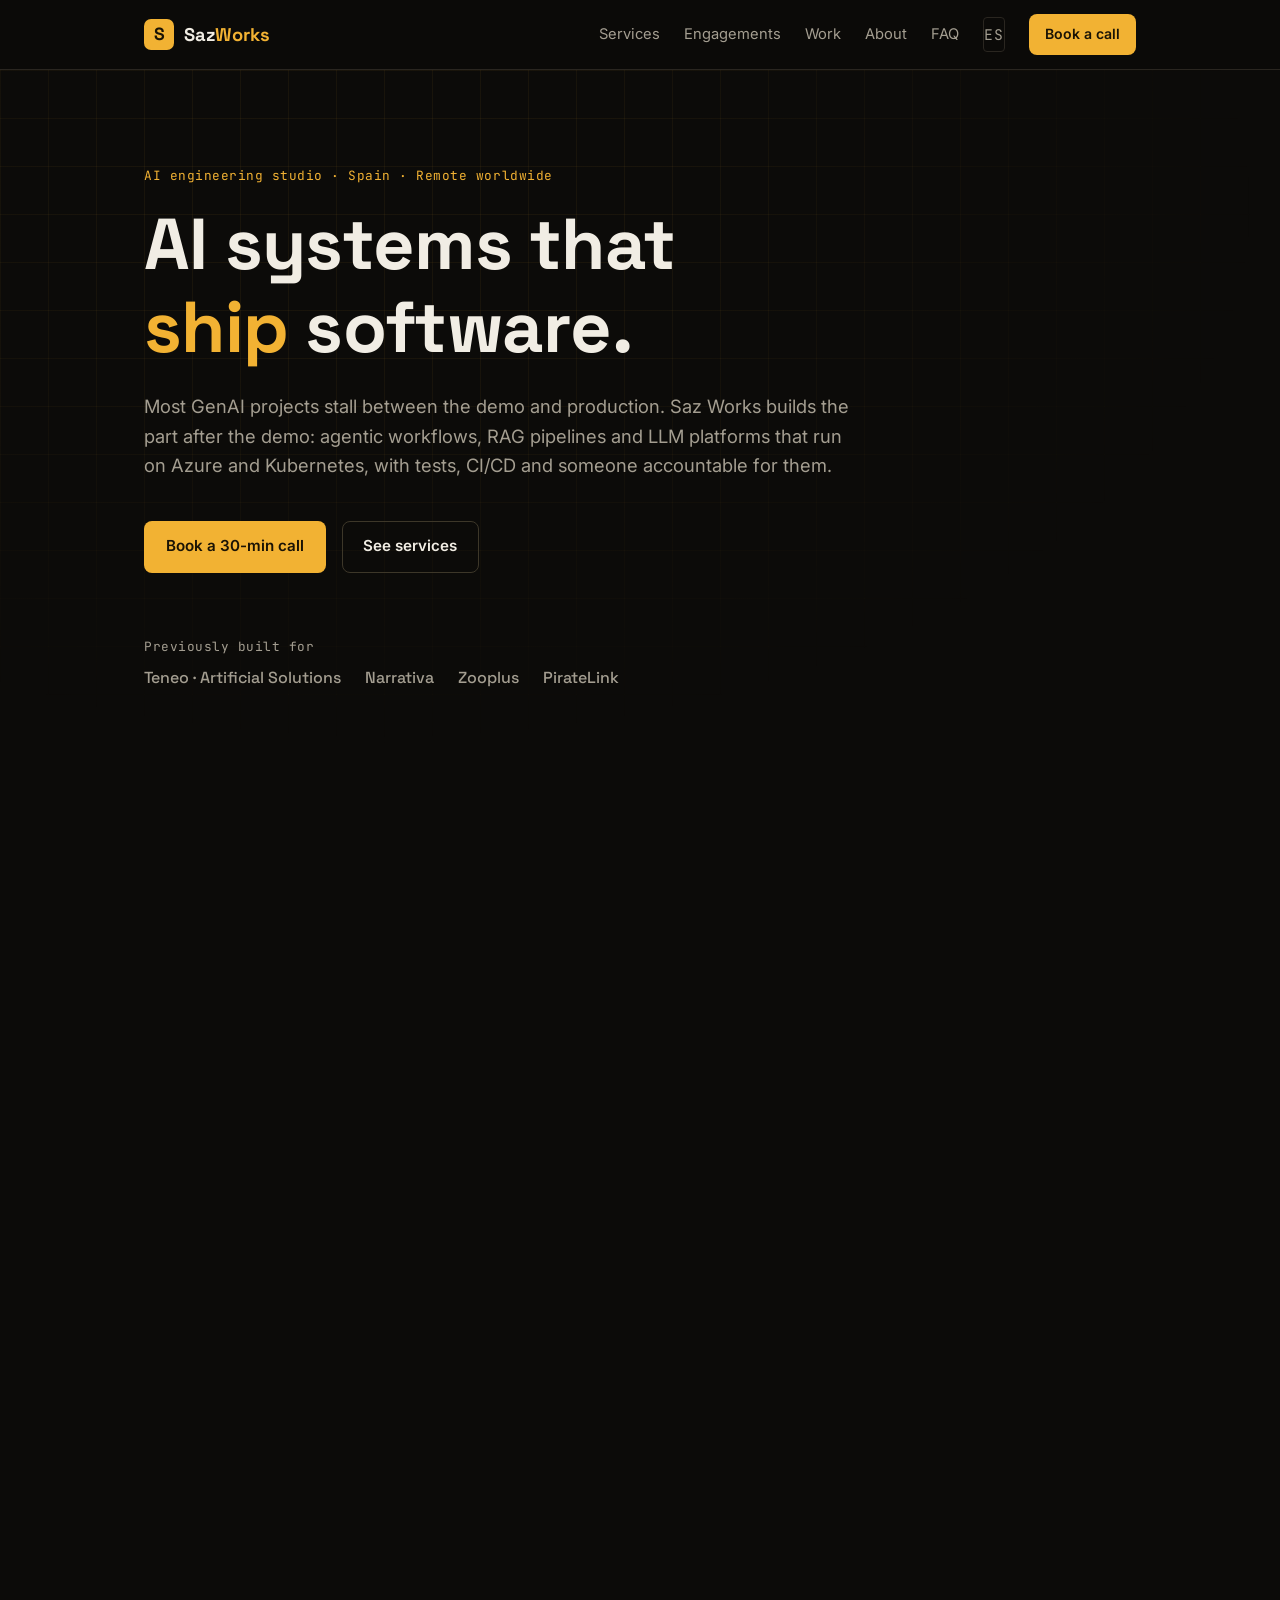
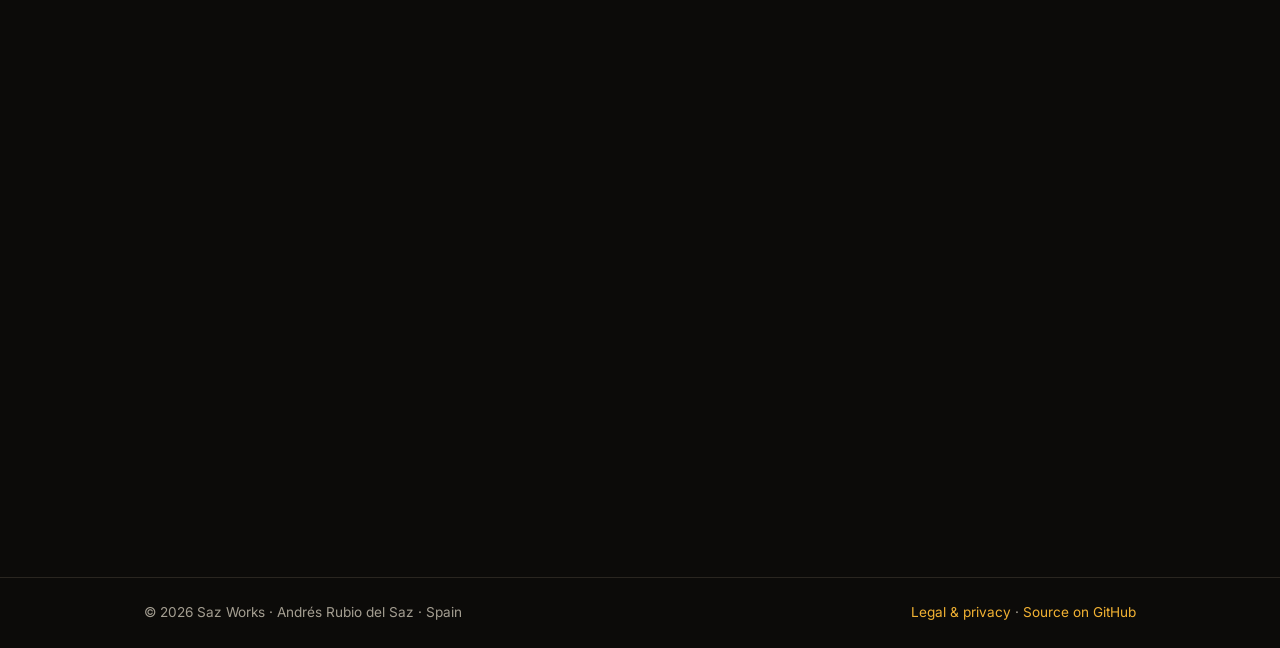
==== index.html @ 75184fa1 "Add brand assets, favicon, OG image, legal pages and testimonials slot - SVG logo set (horizontal da" ====
<!DOCTYPE html>
<html lang="en">
<head>
  <meta charset="UTF-8">
  <meta name="viewport" content="width=device-width, initial-scale=1.0">
  <title>Saz Works — AI systems that ship software</title>
  <meta name="description" content="Saz Works is the AI engineering studio of Andrés Rubio del Saz. Production GenAI: agentic workflows, RAG pipelines and LLM platforms on Azure and Kubernetes. Remote, from Spain.">
  <meta name="author" content="Andrés Rubio del Saz">
  <meta name="theme-color" content="#0c0b09">
  <link rel="canonical" href="https://andresrubio.github.io/sazworks/">
  <link rel="alternate" hreflang="en" href="https://andresrubio.github.io/sazworks/">
  <link rel="alternate" hreflang="es" href="https://andresrubio.github.io/sazworks/es/">
  <link rel="alternate" hreflang="x-default" href="https://andresrubio.github.io/sazworks/">
  <meta property="og:type" content="website">
  <meta property="og:url" content="https://andresrubio.github.io/sazworks/">
  <meta property="og:title" content="Saz Works — AI systems that ship software">
  <meta property="og:description" content="Production GenAI engineering: agentic workflows, RAG pipelines and LLM platforms that make it past the demo.">
  <meta property="og:site_name" content="Saz Works">
  <meta property="og:image" content="https://andresrubio.github.io/sazworks/assets/og.png">
  <meta property="og:image:width" content="1200">
  <meta property="og:image:height" content="630">
  <meta property="og:image:alt" content="Saz Works — AI systems that ship software">
  <meta name="twitter:card" content="summary_large_image">
  <link rel="icon" href="favicon.ico" sizes="32x32">
  <link rel="icon" href="favicon.svg" type="image/svg+xml">
  <link rel="apple-touch-icon" href="assets/apple-touch-icon.png">
  <link rel="preconnect" href="https://fonts.googleapis.com">
  <link rel="preconnect" href="https://fonts.gstatic.com" crossorigin>
  <link href="https://fonts.googleapis.com/css2?family=Space+Grotesk:wght@500;700&family=Inter:wght@400;500;600&family=JetBrains+Mono:wght@400;500&display=swap" rel="stylesheet">
  <link rel="stylesheet" href="styles.css">
  <noscript><style>.reveal{opacity:1;transform:none}</style></noscript>
  <script type="application/ld+json">
  {
    "@context": "https://schema.org",
    "@type": "ProfessionalService",
    "name": "Saz Works",
    "alternateName": "Saz Works AI Engineering Studio",
    "url": "https://andresrubio.github.io/sazworks/",
    "logo": "https://andresrubio.github.io/sazworks/assets/icon-512.png",
    "image": "https://andresrubio.github.io/sazworks/assets/og.png",
    "description": "AI engineering studio building production GenAI: agentic workflows, RAG pipelines and LLM platforms on Azure and Kubernetes.",
    "email": "andres.rubio.saz@gmail.com",
    "areaServed": "Worldwide",
    "address": { "@type": "PostalAddress", "addressCountry": "ES" },
    "founder": {
      "@type": "Person",
      "name": "Andrés Rubio del Saz",
      "jobTitle": "AI Engineer & Software Architect",
      "sameAs": [
        "https://www.linkedin.com/in/andresrubiodelsaz",
        "https://github.com/AndresRubio",
        "https://andresrubio.github.io/portfolio",
        "https://andresrubio.github.io/aboutme/"
      ]
    },
    "knowsAbout": [
      "Agentic workflows", "Multi-agent systems", "Retrieval-Augmented Generation",
      "LLM evaluation", "Prompt engineering", "LlamaIndex", "LangChain", "Pydantic AI",
      "Python", "Java", "Kubernetes", "Azure", "AWS", "Kafka"
    ]
  }
  </script>
</head>
<body>
  <a class="skip-link" href="#main">Skip to content</a>

  <header class="site-header">
    <div class="container header-inner">
      <a href="#top" class="wordmark" aria-label="Saz Works home">
        <span class="wordmark-mark" aria-hidden="true">S</span>
        <span class="wordmark-text">Saz<span class="accent">Works</span></span>
      </a>
      <button class="nav-toggle" type="button" aria-expanded="false" aria-controls="site-nav" aria-label="Toggle menu">
        <span class="nav-toggle-bar"></span>
        <span class="nav-toggle-bar"></span>
      </button>
      <nav id="site-nav" class="site-nav" aria-label="Primary">
        <a href="#services">Services</a>
        <a href="#engagements">Engagements</a>
        <a href="#work">Work</a>
        <a href="#about">About</a>
        <a href="#faq">FAQ</a>
        <a href="es/" class="lang-switch" lang="es" hreflang="es" aria-label="Cambiar a español">ES</a>
        <a href="mailto:andres.rubio.saz@gmail.com?subject=Saz%20Works%20%E2%80%94%20discovery%20call" class="btn btn-primary btn-sm cta">Book a call</a>
      </nav>
    </div>
  </header>

  <main id="main">
    <section id="top" class="hero">
      <div class="container">
        <p class="eyebrow">AI engineering studio · Spain · Remote worldwide</p>
        <h1>AI systems that <span class="accent">ship</span> software.</h1>
        <p class="hero-lead">
          Most GenAI projects stall between the demo and production. Saz Works builds the part
          after the demo: agentic workflows, RAG pipelines and LLM platforms that run on Azure
          and Kubernetes, with tests, CI/CD and someone accountable for them.
        </p>
        <div class="hero-actions">
          <a href="mailto:andres.rubio.saz@gmail.com?subject=Saz%20Works%20%E2%80%94%20discovery%20call" class="btn btn-primary cta">Book a 30-min call</a>
          <a href="#services" class="btn btn-ghost">See services</a>
        </div>
        <div class="trust">
          <p class="trust-label">Previously built for</p>
          <ul class="trust-list" role="list">
            <li>Teneo · Artificial Solutions</li>
            <li>Narrativa</li>
            <li>Zooplus</li>
            <li>PirateLink</li>
          </ul>
        </div>
      </div>
    </section>

    <section id="services" class="section reveal">
      <div class="container">
        <p class="section-kicker">01 · Services</p>
        <h2>What I build</h2>
        <p class="section-intro">
          Four things, done end to end: architecture, code, deployment and handover.
          Python and Java. Azure, AWS and Kubernetes. Your stack, not mine.
        </p>
        <div class="card-grid">
          <article class="card">
            <h3>Agentic systems &amp; AI-driven SDLC</h3>
            <p>
              Multi-agent workflows that plan, generate, review and ship code or documents.
              Tool use, orchestration, guardrails and evaluation so the agents earn trust
              instead of demanding it.
            </p>
            <ul class="tag-list" role="list">
              <li class="tag">Pydantic AI</li><li class="tag">LangChain</li><li class="tag">Claude &amp; OpenAI APIs</li><li class="tag">MCP</li>
            </ul>
          </article>
          <article class="card">
            <h3>RAG &amp; LLM integration</h3>
            <p>
              Retrieval pipelines over your own data, prompt engineering, private and hosted
              LLM evaluation, and synthetic test data so quality is measured, not felt.
            </p>
            <ul class="tag-list" role="list">
              <li class="tag">LlamaIndex</li><li class="tag">Vector search</li><li class="tag">LLM evals</li><li class="tag">Synthetic data</li>
            </ul>
          </article>
          <article class="card">
            <h3>GenAI platform engineering</h3>
            <p>
              The services around the model: Python and Java microservices, Kafka streams,
              Kubernetes deployments on Azure or AWS, CI/CD and observability. Ten years of
              backend work applied to LLM products.
            </p>
            <ul class="tag-list" role="list">
              <li class="tag">Python</li><li class="tag">Java 21</li><li class="tag">Kubernetes</li><li class="tag">Azure</li><li class="tag">Kafka</li>
            </ul>
          </article>
          <article class="card">
            <h3>AI architecture audit</h3>
            <p>
              Two weeks inside your current GenAI stack. You get a written review of what
              blocks production, a prioritised roadmap and a cost and risk estimate for each
              step. Useful before you hire, buy or rebuild.
            </p>
            <ul class="tag-list" role="list">
              <li class="tag">Architecture review</li><li class="tag">Roadmap</li><li class="tag">Cost &amp; risk</li>
            </ul>
          </article>
        </div>
      </div>
    </section>

    <section id="engagements" class="section reveal">
      <div class="container">
        <p class="section-kicker">02 · Engagements</p>
        <h2>How we can work together</h2>
        <p class="section-intro">
          Three formats, each with a fixed scope and a weekly demo. Quotes on request after a
          first call.
        </p>
        <div class="card-grid card-grid-3">
          <article class="card card-plan">
            <p class="plan-length">1–2 weeks</p>
            <h3>Discovery audit</h3>
            <p>
              Assessment of an existing GenAI project or an idea you want to validate.
              Ends with a written report and a roadmap you can execute with or without me.
            </p>
            <ul class="check-list" role="list">
              <li>Architecture and code review</li>
              <li>Production readiness gaps</li>
              <li>Prioritised roadmap and estimates</li>
            </ul>
            <a href="mailto:andres.rubio.saz@gmail.com?subject=Saz%20Works%20%E2%80%94%20discovery%20audit" class="btn btn-ghost btn-block cta">Get a quote</a>
          </article>
          <article class="card card-plan card-plan-featured">
            <p class="plan-length">4–8 weeks</p>
            <h3>Build sprint</h3>
            <p>
              A scoped feature or system, shipped to your environment: an agent workflow, a RAG
              service, an evaluation harness. Weekly demos, tests, docs and a handover session.
            </p>
            <ul class="check-list" role="list">
              <li>Fixed scope, fixed price</li>
              <li>Deployed to your cloud</li>
              <li>Tests, CI/CD and documentation included</li>
            </ul>
            <a href="mailto:andres.rubio.saz@gmail.com?subject=Saz%20Works%20%E2%80%94%20build%20sprint" class="btn btn-primary btn-block cta">Get a quote</a>
          </article>
          <article class="card card-plan">
            <p class="plan-length">Monthly</p>
            <h3>Fractional AI engineer</h3>
            <p>
              Two or three days a week embedded in your team. Architecture decisions, code,
              reviews and mentoring for engineers moving into GenAI.
            </p>
            <ul class="check-list" role="list">
              <li>2–3 days per week</li>
              <li>Cancel with one month's notice</li>
              <li>Your tools, your repos, your rituals</li>
            </ul>
            <a href="mailto:andres.rubio.saz@gmail.com?subject=Saz%20Works%20%E2%80%94%20fractional%20AI%20engineer" class="btn btn-ghost btn-block cta">Get a quote</a>
          </article>
        </div>
      </div>
    </section>

    <section id="process" class="section reveal">
      <div class="container">
        <p class="section-kicker">03 · Process</p>
        <h2>From first call to handover</h2>
        <ol class="steps" role="list">
          <li class="step">
            <span class="step-num">1</span>
            <h3>Call</h3>
            <p>Thirty minutes on what you are trying to ship and what is in the way. No slides.</p>
          </li>
          <li class="step">
            <span class="step-num">2</span>
            <h3>Scope</h3>
            <p>A one-page proposal: deliverables, timeline, price, what is explicitly out.</p>
          </li>
          <li class="step">
            <span class="step-num">3</span>
            <h3>Build</h3>
            <p>Work in your repos with a demo every week. You see progress, not a status report.</p>
          </li>
          <li class="step">
            <span class="step-num">4</span>
            <h3>Handover</h3>
            <p>Tests, docs, runbooks and a session with your team so it survives without me.</p>
          </li>
        </ol>
      </div>
    </section>

    <section id="work" class="section reveal">
      <div class="container">
        <p class="section-kicker">04 · Selected work</p>
        <h2>Shipped before</h2>
        <div class="work-list">
          <article class="work-item">
            <div class="work-head">
              <h3>Conversational AI SaaS platform</h3>
              <p class="work-meta">Teneo · Artificial Solutions · 2023–2026</p>
            </div>
            <p>
              Led GenAI R&amp;D on a low-code conversational platform: RAG patterns, private LLM
              evaluation, synthetic test data and Python analytics modules with LlamaIndex and
              LangChain, deployed on Azure and Kubernetes.
            </p>
            <ul class="tag-list" role="list">
              <li class="tag">RAG</li><li class="tag">LLM evaluation</li><li class="tag">Azure</li><li class="tag">Kubernetes</li><li class="tag">Java</li><li class="tag">Kafka</li>
            </ul>
          </article>
          <article class="work-item">
            <div class="work-head">
              <h3>PirateLink agentic game engine</h3>
              <p class="work-meta">Personal R&amp;D · 2023–present</p>
            </div>
            <p>
              An agentic event engine for video games built from scratch: LLaMA-based agents
              reason over game events, real-time voice via Groq TTS/ASR, async orchestration and
              an AI-assisted coding workflow throughout.
            </p>
            <ul class="tag-list" role="list">
              <li class="tag">Pydantic AI</li><li class="tag">LLaMA</li><li class="tag">Groq</li><li class="tag">TTS/ASR</li><li class="tag">Async</li>
            </ul>
          </article>
          <article class="work-item">
            <div class="work-head">
              <h3>NLP-as-a-service platform</h3>
              <p class="work-meta">Narrativa · 2022–2023</p>
            </div>
            <p>
              Designed and built the SaaS layer serving Narrativa's NLP models: Java 17 and
              Micronaut microservices, PostgreSQL, Kubernetes with Argo and GitLab CI/CD.
            </p>
            <ul class="tag-list" role="list">
              <li class="tag">Java 17</li><li class="tag">Micronaut</li><li class="tag">Argo</li><li class="tag">GitLab CI/CD</li>
            </ul>
          </article>
          <article class="work-item">
            <div class="work-head">
              <h3>E-commerce platform and ML pipelines</h3>
              <p class="work-meta">Zooplus · 2016–2022</p>
            </div>
            <p>
              Six years on the monolith-to-microservices migration of one of Europe's largest
              e-commerce platforms, plus PySpark machine learning pipelines on AWS and Mesos.
            </p>
            <ul class="tag-list" role="list">
              <li class="tag">Microservices</li><li class="tag">PySpark</li><li class="tag">AWS</li><li class="tag">Spring</li>
            </ul>
          </article>
        </div>
      </div>
    </section>

    <section id="about" class="section reveal">
      <div class="container about-grid">
        <div>
          <p class="section-kicker">05 · About</p>
          <h2>Behind Saz Works</h2>
        </div>
        <div class="about-body">
          <p>
            Saz Works is the studio of <strong>Andrés Rubio del Saz</strong>, AI engineer and
            software architect based in Spain. Ten-plus years of Java and Python backend
            engineering, the last three focused on GenAI: RAG, agentic workflows and LLM
            evaluation in production.
          </p>
          <p>
            I work as a single senior engineer, not an agency. You talk to the person who writes
            the code. I say no to work I cannot deliver well, and I push back on technical
            decisions when the evidence says so.
          </p>
          <div class="about-links">
            <a href="https://andresrubio.github.io/portfolio" class="text-link" target="_blank" rel="noopener">Portfolio</a>
            <a href="https://andresrubio.github.io/aboutme/" class="text-link" target="_blank" rel="noopener">CV</a>
            <a href="https://www.linkedin.com/in/andresrubiodelsaz" class="text-link" target="_blank" rel="noopener">LinkedIn</a>
            <a href="https://github.com/AndresRubio" class="text-link" target="_blank" rel="noopener">GitHub</a>
          </div>
        </div>
      </div>
    </section>

    <!--
      TESTIMONIALS — uncomment this section once you have 2–3 real quotes.
      Ask former colleagues/clients at Teneo, Narrativa or Zooplus. Keep each quote under
      40 words, and always include name, role and company. Never publish invented quotes.

    <section id="testimonials" class="section reveal">
      <div class="container">
        <p class="section-kicker">06 · What clients say</p>
        <h2>In their words</h2>
        <div class="card-grid card-grid-3 quotes">
          <figure class="card quote">
            <blockquote>
              <p>"Quote goes here. Concrete, about the result, under forty words."</p>
            </blockquote>
            <figcaption><strong>Name Surname</strong><span>Role · Company</span></figcaption>
          </figure>
          <figure class="card quote">
            <blockquote>
              <p>"Quote goes here."</p>
            </blockquote>
            <figcaption><strong>Name Surname</strong><span>Role · Company</span></figcaption>
          </figure>
          <figure class="card quote">
            <blockquote>
              <p>"Quote goes here."</p>
            </blockquote>
            <figcaption><strong>Name Surname</strong><span>Role · Company</span></figcaption>
          </figure>
        </div>
      </div>
    </section>
    -->

    <section id="faq" class="section reveal">
      <div class="container">
        <p class="section-kicker">06 · FAQ</p>
        <h2>Questions clients ask</h2>
        <div class="faq-list">
          <details>
            <summary>Do you work remotely and across time zones?</summary>
            <p>Yes. I am in Spain (CET) and have worked remotely with teams across Europe since 2022. Overlap of four hours a day is enough.</p>
          </details>
          <details>
            <summary>Which models and clouds do you use?</summary>
            <p>Whatever fits your constraints: Claude, OpenAI, Gemini or open models such as LLaMA on Groq or your own GPUs. Azure and AWS in production, Kubernetes for both.</p>
          </details>
          <details>
            <summary>Will you sign an NDA or work in our repositories?</summary>
            <p>Yes to both. I work inside your GitHub or GitLab, follow your review process and leave everything documented.</p>
          </details>
          <details>
            <summary>What is the fastest way to start?</summary>
            <p>Book a thirty-minute call. If there is a fit, you get a one-page proposal within three working days and we can usually start within two weeks.</p>
          </details>
        </div>
      </div>
    </section>

    <section id="contact" class="section reveal contact">
      <div class="container">
        <p class="section-kicker">07 · Contact</p>
        <h2>Have a GenAI project stuck before production?</h2>
        <p class="section-intro">Tell me what you are trying to ship. I reply within one working day.</p>
        <div class="hero-actions">
          <a href="mailto:andres.rubio.saz@gmail.com?subject=Saz%20Works%20%E2%80%94%20discovery%20call" class="btn btn-primary cta">Book a 30-min call</a>
          <a href="mailto:andres.rubio.saz@gmail.com" class="btn btn-ghost">andres.rubio.saz@gmail.com</a>
          <a href="https://www.linkedin.com/in/andresrubiodelsaz" class="btn btn-ghost" target="_blank" rel="noopener">LinkedIn</a>
        </div>
      </div>
    </section>
  </main>

  <footer class="site-footer">
    <div class="container footer-inner">
      <p>&copy; 2026 Saz Works · Andrés Rubio del Saz · Spain</p>
      <p><a href="legal/">Legal &amp; privacy</a> · <a href="https://github.com/AndresRubio/sazworks" target="_blank" rel="noopener">Source on GitHub</a></p>
    </div>
  </footer>

  <script src="script.js"></script>
</body>
</html>
---- styles.css ----
:root {
  --bg: #0c0b09;
  --bg-rgb: 12, 11, 9;
  --bg-alt: #15130f;
  --bg-card: #17150f;
  --text: #f1ede4;
  --text-dim: #a49e91;
  --accent: #f2b233;
  --accent-ink: #1a1305;
  --border: #2a2620;
  --border-strong: #3d3729;
  --font-sans: 'Inter', system-ui, sans-serif;
  --font-display: 'Space Grotesk', 'Inter', system-ui, sans-serif;
  --font-mono: 'JetBrains Mono', ui-monospace, monospace;
  --space-1: 0.5rem;
  --space-2: 1rem;
  --space-3: 1.5rem;
  --space-4: 2.5rem;
  --space-5: 4rem;
  --space-6: 6rem;
  --max-width: 1040px;
  --radius: 10px;
}

* { box-sizing: border-box; }

html { scroll-behavior: smooth; }

@media (prefers-reduced-motion: reduce) {
  html { scroll-behavior: auto; }
  *, *::before, *::after { animation: none !important; transition: none !important; }
}

body {
  margin: 0;
  background: var(--bg);
  color: var(--text);
  font-family: var(--font-sans);
  line-height: 1.6;
  -webkit-font-smoothing: antialiased;
}

.container {
  max-width: var(--max-width);
  margin: 0 auto;
  padding: 0 var(--space-3);
}

.accent { color: var(--accent); }

h1, h2, h3 {
  font-family: var(--font-display);
  font-weight: 700;
  line-height: 1.15;
  margin: 0 0 var(--space-2);
  color: var(--text);
  letter-spacing: -0.01em;
}

h2 { font-size: clamp(1.6rem, 3.5vw, 2.25rem); }
h3 { font-size: 1.15rem; }

p { color: var(--text-dim); margin: 0 0 var(--space-2); }
strong { color: var(--text); font-weight: 600; }

a { color: var(--accent); text-decoration: none; }
a:hover { text-decoration: underline; }

a:focus-visible, button:focus-visible, summary:focus-visible {
  outline: 2px solid var(--accent);
  outline-offset: 3px;
}

.skip-link {
  position: absolute;
  left: -999px;
  top: 0;
  background: var(--accent);
  color: var(--accent-ink);
  padding: var(--space-1) var(--space-2);
  z-index: 100;
}
.skip-link:focus { left: var(--space-2); }

/* Header */

.site-header {
  position: sticky;
  top: 0;
  z-index: 10;
  background: rgba(var(--bg-rgb), 0.85);
  backdrop-filter: blur(10px);
  border-bottom: 1px solid var(--border);
}

.header-inner {
  display: flex;
  align-items: center;
  justify-content: space-between;
  gap: var(--space-3);
  padding-top: 0.9rem;
  padding-bottom: 0.9rem;
}

.wordmark {
  display: inline-flex;
  align-items: center;
  gap: 0.6rem;
  color: var(--text);
  font-family: var(--font-display);
  font-weight: 700;
  font-size: 1.15rem;
  letter-spacing: -0.01em;
}
.wordmark:hover { text-decoration: none; }

.wordmark-mark {
  display: inline-grid;
  place-items: center;
  width: 1.9rem;
  height: 1.9rem;
  border-radius: 7px;
  background: var(--accent);
  color: var(--accent-ink);
  font-size: 1.1rem;
  line-height: 1;
}

.site-nav {
  display: flex;
  align-items: center;
  gap: var(--space-3);
}

.site-nav a:not(.btn) {
  color: var(--text-dim);
  font-size: 0.92rem;
  padding: 0.3rem 0;
}

.site-nav a:not(.btn):hover,
.site-nav a:not(.btn).active {
  color: var(--text);
  text-decoration: none;
}

.nav-toggle {
  display: none;
  background: none;
  border: 1px solid var(--border);
  border-radius: 6px;
  width: 2.5rem;
  height: 2.5rem;
  padding: 0;
  cursor: pointer;
  flex-direction: column;
  align-items: center;
  justify-content: center;
  gap: 5px;
}

.nav-toggle-bar {
  display: block;
  width: 1.1rem;
  height: 2px;
  background: var(--text);
  transition: transform 0.2s ease;
}

.nav-toggle[aria-expanded="true"] .nav-toggle-bar:first-child { transform: translateY(3.5px) rotate(45deg); }
.nav-toggle[aria-expanded="true"] .nav-toggle-bar:last-child { transform: translateY(-3.5px) rotate(-45deg); }

@media (max-width: 760px) {
  .nav-toggle { display: flex; }
  .site-nav {
    display: none;
    position: absolute;
    left: 0;
    right: 0;
    top: 100%;
    flex-direction: column;
    align-items: stretch;
    gap: 0;
    background: var(--bg);
    border-bottom: 1px solid var(--border);
    padding: var(--space-1) var(--space-3) var(--space-3);
  }
  .site-nav.is-open { display: flex; }
  .site-nav a:not(.btn) { padding: 0.7rem 0; border-bottom: 1px solid var(--border); }
  .site-nav .btn { margin-top: var(--space-2); text-align: center; }
}

/* Language switch */

.site-nav .lang-switch {
  font-family: var(--font-mono);
  font-size: 0.8rem;
  letter-spacing: 0.06em;
  border: 1px solid var(--border);
  border-radius: 4px;
  padding: 0.3rem 0.55rem;
}
.site-nav .lang-switch:hover { border-color: var(--accent); }

@media (max-width: 760px) {
  .site-nav .lang-switch { align-self: flex-start; margin-top: var(--space-2); border-bottom: 1px solid var(--border); }
}

/* Buttons */

.btn {
  display: inline-block;
  font-family: var(--font-sans);
  font-weight: 600;
  font-size: 0.95rem;
  padding: 0.8rem 1.3rem;
  border-radius: 8px;
  border: 1px solid transparent;
  transition: transform 0.15s ease, background 0.15s ease, border-color 0.15s ease;
}
.btn:hover { text-decoration: none; transform: translateY(-1px); }

.btn-primary {
  background: var(--accent);
  color: var(--accent-ink);
}
.btn-primary:hover { background: #ffc44d; }

.btn-ghost {
  color: var(--text);
  border-color: var(--border-strong);
}
.btn-ghost:hover { border-color: var(--accent); color: var(--accent); }

.btn-sm { padding: 0.5rem 0.95rem; font-size: 0.88rem; }
.btn-block { display: block; text-align: center; margin-top: auto; }

/* Hero */

.hero {
  position: relative;
  padding: var(--space-6) 0 var(--space-5);
  overflow: hidden;
}

.hero::before {
  content: "";
  position: absolute;
  inset: 0;
  background-image:
    linear-gradient(to right, rgba(242, 178, 51, 0.06) 1px, transparent 1px),
    linear-gradient(to bottom, rgba(242, 178, 51, 0.06) 1px, transparent 1px);
  background-size: 48px 48px;
  mask-image: radial-gradient(ellipse at 30% 20%, black 20%, transparent 70%);
  -webkit-mask-image: radial-gradient(ellipse at 30% 20%, black 20%, transparent 70%);
  pointer-events: none;
}

.hero .container { position: relative; }

.eyebrow,
.section-kicker,
.plan-length,
.work-meta,
.trust-label {
  font-family: var(--font-mono);
  font-size: 0.8rem;
  letter-spacing: 0.04em;
  color: var(--accent);
  margin: 0 0 var(--space-2);
}

.hero h1 {
  font-size: clamp(2.4rem, 6.5vw, 4.5rem);
  max-width: 14ch;
  margin-bottom: var(--space-3);
}

.hero-lead {
  font-size: 1.15rem;
  max-width: 60ch;
  margin-bottom: var(--space-4);
}

.hero-actions {
  display: flex;
  gap: var(--space-2);
  flex-wrap: wrap;
  margin-bottom: var(--space-5);
}

.trust-label { color: var(--text-dim); margin-bottom: var(--space-1); }

.trust-list {
  list-style: none;
  margin: 0;
  padding: 0;
  display: flex;
  flex-wrap: wrap;
  gap: var(--space-1) var(--space-3);
  font-family: var(--font-display);
  font-weight: 500;
  color: var(--text-dim);
}

/* Sections */

.section {
  padding: var(--space-6) 0;
  border-top: 1px solid var(--border);
}

.reveal {
  opacity: 0;
  transform: translateY(18px);
  transition: opacity 0.55s ease, transform 0.55s ease;
}
.reveal.is-visible { opacity: 1; transform: none; }

.section-intro {
  font-size: 1.05rem;
  max-width: 62ch;
  margin-bottom: var(--space-4);
}

/* Cards */

.card-grid {
  display: grid;
  grid-template-columns: repeat(2, minmax(0, 1fr));
  gap: var(--space-3);
}

.card-grid-3 { grid-template-columns: repeat(3, minmax(0, 1fr)); }

@media (max-width: 860px) {
  .card-grid-3 { grid-template-columns: 1fr; }
}

@media (max-width: 640px) {
  .card-grid { grid-template-columns: 1fr; }
}

.card {
  background: var(--bg-card);
  border: 1px solid var(--border);
  border-radius: var(--radius);
  padding: var(--space-3);
  display: flex;
  flex-direction: column;
  gap: var(--space-1);
  transition: border-color 0.2s ease;
}
.card:hover { border-color: var(--border-strong); }

.card h3 { margin-bottom: 0.25rem; }
.card p { font-size: 0.95rem; }

.card-plan-featured {
  border-color: var(--accent);
  box-shadow: 0 0 0 1px rgba(242, 178, 51, 0.25), 0 20px 50px -30px rgba(242, 178, 51, 0.35);
}

.plan-length { margin-bottom: 0.25rem; }

.check-list {
  list-style: none;
  margin: 0 0 var(--space-3);
  padding: 0;
  color: var(--text-dim);
  font-size: 0.92rem;
}
.check-list li { padding-left: 1.4rem; position: relative; margin-bottom: 0.35rem; }
.check-list li::before {
  content: "✓";
  position: absolute;
  left: 0;
  color: var(--accent);
  font-family: var(--font-mono);
}

.tag-list {
  list-style: none;
  margin: var(--space-1) 0 0;
  padding: 0;
  display: flex;
  flex-wrap: wrap;
  gap: 0.4rem;
}

.tag {
  font-family: var(--font-mono);
  font-size: 0.74rem;
  padding: 0.25rem 0.6rem;
  border-radius: 4px;
  color: var(--text-dim);
  background: var(--bg-alt);
  border: 1px solid var(--border);
}

/* Process */

.steps {
  list-style: none;
  margin: 0;
  padding: 0;
  display: grid;
  grid-template-columns: repeat(auto-fit, minmax(210px, 1fr));
  gap: var(--space-3);
  counter-reset: step;
}

.step {
  padding-top: var(--space-2);
  border-top: 2px solid var(--border);
}

.step-num {
  font-family: var(--font-mono);
  color: var(--accent);
  font-size: 0.85rem;
  display: block;
  margin-bottom: var(--space-1);
}

.step h3 { margin-bottom: 0.4rem; }
.step p { font-size: 0.95rem; margin: 0; }

/* Work */

.work-list { display: grid; gap: var(--space-2); }

.work-item {
  border: 1px solid var(--border);
  border-radius: var(--radius);
  padding: var(--space-3);
  display: grid;
  grid-template-columns: minmax(0, 1fr) minmax(0, 1.4fr);
  gap: var(--space-2) var(--space-4);
  align-items: start;
}

.work-head h3 { margin-bottom: 0.3rem; }
.work-meta { margin: 0; }
.work-item > p { margin: 0; font-size: 0.95rem; }
.work-item .tag-list { grid-column: 2; }

@media (max-width: 640px) {
  .work-item { grid-template-columns: 1fr; }
  .work-item .tag-list { grid-column: auto; }
}

/* About */

.about-grid {
  display: grid;
  grid-template-columns: minmax(0, 1fr) minmax(0, 2fr);
  gap: var(--space-4);
}

.about-body p { font-size: 1.05rem; max-width: 60ch; }

.about-links {
  display: flex;
  flex-wrap: wrap;
  gap: var(--space-2) var(--space-3);
  margin-top: var(--space-3);
}

.text-link {
  font-family: var(--font-mono);
  font-size: 0.9rem;
  border-bottom: 1px solid var(--border-strong);
  padding-bottom: 2px;
}
.text-link:hover { text-decoration: none; border-color: var(--accent); }

@media (max-width: 760px) {
  .about-grid { grid-template-columns: 1fr; gap: var(--space-2); }
}

/* FAQ */

.faq-list { max-width: 72ch; }

.faq-list details {
  border-top: 1px solid var(--border);
  padding: var(--space-2) 0;
}
.faq-list details:last-child { border-bottom: 1px solid var(--border); }

.faq-list summary {
  cursor: pointer;
  font-family: var(--font-display);
  font-weight: 500;
  font-size: 1.05rem;
  color: var(--text);
  list-style: none;
  display: flex;
  justify-content: space-between;
  gap: var(--space-2);
}
.faq-list summary::-webkit-details-marker { display: none; }
.faq-list summary::after {
  content: "+";
  color: var(--accent);
  font-family: var(--font-mono);
  flex-shrink: 0;
}
.faq-list details[open] summary::after { content: "−"; }
.faq-list details p { margin: var(--space-2) 0 0; max-width: 62ch; }

/* Testimonials */

.quote { margin: 0; }
.quote blockquote { margin: 0 0 var(--space-2); }
.quote blockquote p { font-size: 1.02rem; color: var(--text); }
.quote figcaption { display: flex; flex-direction: column; font-size: 0.88rem; color: var(--text-dim); margin-top: auto; }
.quote figcaption strong { color: var(--text); }

/* Legal pages */

.legal .section { border-top: none; padding-top: var(--space-4); }
.prose { max-width: 72ch; }
.prose h1 { font-size: clamp(1.9rem, 4vw, 2.6rem); }
.prose h2 { font-size: 1.25rem; margin-top: var(--space-4); }
.legal-updated { font-family: var(--font-mono); font-size: 0.8rem; }
.plain-list { list-style: none; padding: 0; margin: 0 0 var(--space-2); color: var(--text-dim); }
.plain-list li { padding: 0.25rem 0; }
.fill-in { color: var(--accent); font-family: var(--font-mono); font-size: 0.9em; }

/* Contact */

.contact { background: var(--bg-alt); }
.contact h2 { max-width: 22ch; }
.contact .hero-actions { margin-bottom: 0; }

/* Footer */

.site-footer {
  border-top: 1px solid var(--border);
  padding: var(--space-3) 0;
}

.footer-inner {
  display: flex;
  justify-content: space-between;
  flex-wrap: wrap;
  gap: var(--space-1) var(--space-3);
}

.site-footer p { margin: 0; font-size: 0.85rem; }

/* Print */

@media print {
  .site-header, .nav-toggle, .btn, .hero::before { display: none !important; }
  .reveal { opacity: 1 !important; transform: none !important; }
  body { background: #fff; color: #111; }
  p, .tag, .check-list, .trust-list { color: #333; }
  h1, h2, h3, strong { color: #000; }
  .card, .work-item, .tag { border-color: #ccc; background: #fff; }
  .faq-list details { page-break-inside: avoid; }
  .faq-list details p { display: block; }
}
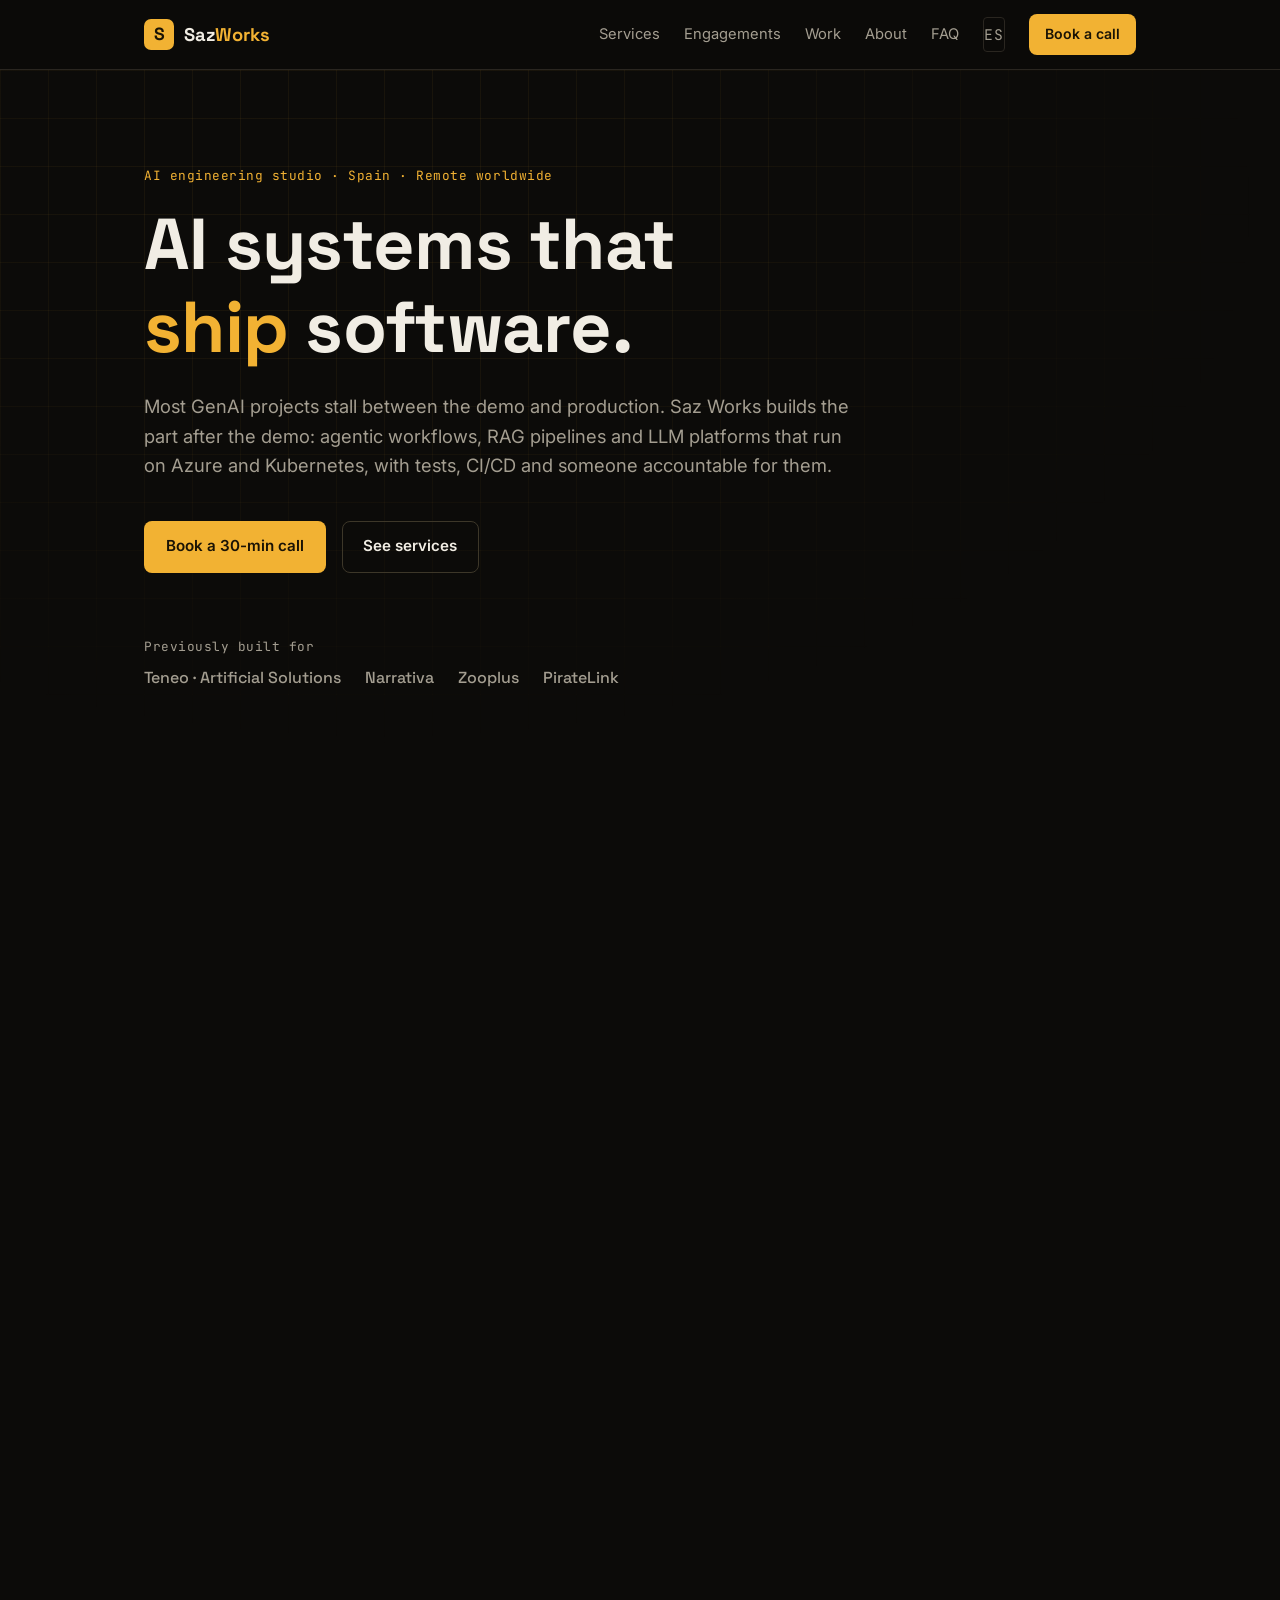
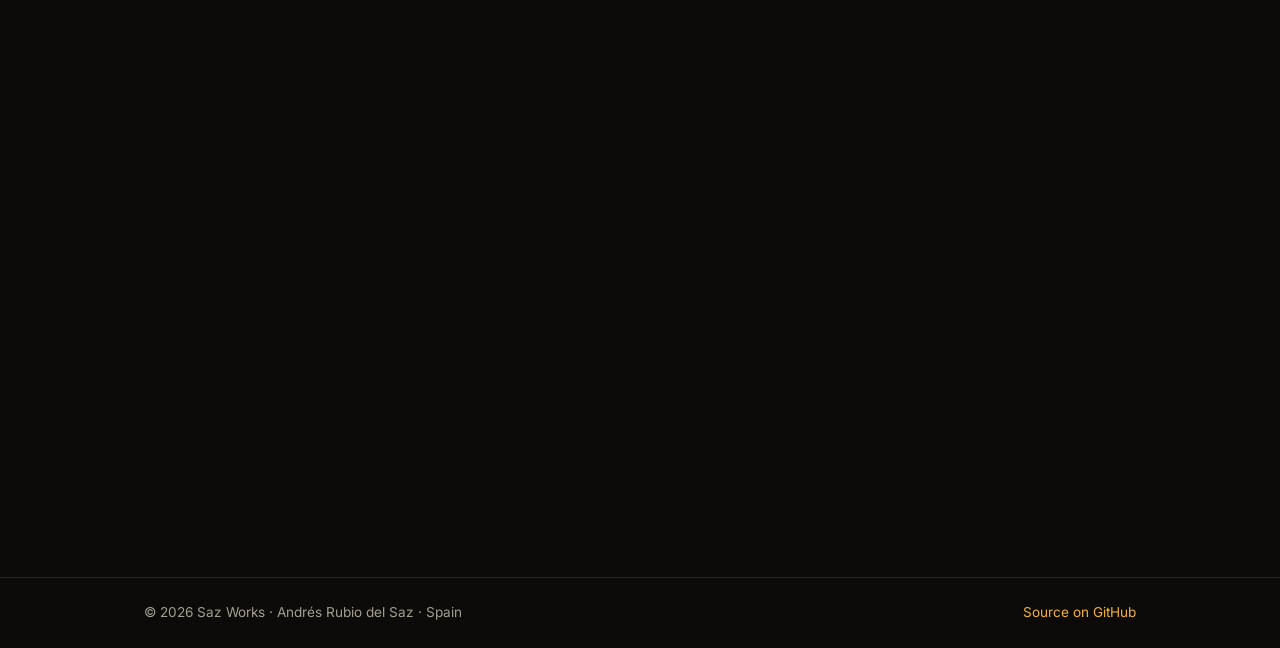
==== commit c771f83e: "Add Spanish version at /es/ with language switch and hreflang Co-Authored-By: Claude Fable 5.1 <nore" ====
--- a/index.html
+++ b/index.html
@@ -16,14 +16,8 @@
   <meta property="og:title" content="Saz Works — AI systems that ship software">
   <meta property="og:description" content="Production GenAI engineering: agentic workflows, RAG pipelines and LLM platforms that make it past the demo.">
   <meta property="og:site_name" content="Saz Works">
-  <meta property="og:image" content="https://andresrubio.github.io/sazworks/assets/og.png">
-  <meta property="og:image:width" content="1200">
-  <meta property="og:image:height" content="630">
-  <meta property="og:image:alt" content="Saz Works — AI systems that ship software">
-  <meta name="twitter:card" content="summary_large_image">
-  <link rel="icon" href="favicon.ico" sizes="32x32">
-  <link rel="icon" href="favicon.svg" type="image/svg+xml">
-  <link rel="apple-touch-icon" href="assets/apple-touch-icon.png">
+  <meta name="twitter:card" content="summary">
+  <link rel="icon" href="data:image/svg+xml,<svg xmlns='http://www.w3.org/2000/svg' viewBox='0 0 100 100'><rect width='100' height='100' rx='18' fill='%230c0b09'/><text x='50' y='72' text-anchor='middle' font-size='64' font-weight='700' font-family='system-ui' fill='%23f2b233'>S</text></svg>">
   <link rel="preconnect" href="https://fonts.googleapis.com">
   <link rel="preconnect" href="https://fonts.gstatic.com" crossorigin>
   <link href="https://fonts.googleapis.com/css2?family=Space+Grotesk:wght@500;700&family=Inter:wght@400;500;600&family=JetBrains+Mono:wght@400;500&display=swap" rel="stylesheet">
@@ -36,8 +30,6 @@
     "name": "Saz Works",
     "alternateName": "Saz Works AI Engineering Studio",
     "url": "https://andresrubio.github.io/sazworks/",
-    "logo": "https://andresrubio.github.io/sazworks/assets/icon-512.png",
-    "image": "https://andresrubio.github.io/sazworks/assets/og.png",
     "description": "AI engineering studio building production GenAI: agentic workflows, RAG pipelines and LLM platforms on Azure and Kubernetes.",
     "email": "andres.rubio.saz@gmail.com",
     "areaServed": "Worldwide",
@@ -343,39 +335,6 @@
       </div>
     </section>
 
-    <!--
-      TESTIMONIALS — uncomment this section once you have 2–3 real quotes.
-      Ask former colleagues/clients at Teneo, Narrativa or Zooplus. Keep each quote under
-      40 words, and always include name, role and company. Never publish invented quotes.
-
-    <section id="testimonials" class="section reveal">
-      <div class="container">
-        <p class="section-kicker">06 · What clients say</p>
-        <h2>In their words</h2>
-        <div class="card-grid card-grid-3 quotes">
-          <figure class="card quote">
-            <blockquote>
-              <p>"Quote goes here. Concrete, about the result, under forty words."</p>
-            </blockquote>
-            <figcaption><strong>Name Surname</strong><span>Role · Company</span></figcaption>
-          </figure>
-          <figure class="card quote">
-            <blockquote>
-              <p>"Quote goes here."</p>
-            </blockquote>
-            <figcaption><strong>Name Surname</strong><span>Role · Company</span></figcaption>
-          </figure>
-          <figure class="card quote">
-            <blockquote>
-              <p>"Quote goes here."</p>
-            </blockquote>
-            <figcaption><strong>Name Surname</strong><span>Role · Company</span></figcaption>
-          </figure>
-        </div>
-      </div>
-    </section>
-    -->
-
     <section id="faq" class="section reveal">
       <div class="container">
         <p class="section-kicker">06 · FAQ</p>
@@ -418,7 +377,7 @@
   <footer class="site-footer">
     <div class="container footer-inner">
       <p>&copy; 2026 Saz Works · Andrés Rubio del Saz · Spain</p>
-      <p><a href="legal/">Legal &amp; privacy</a> · <a href="https://github.com/AndresRubio/sazworks" target="_blank" rel="noopener">Source on GitHub</a></p>
+      <p><a href="https://github.com/AndresRubio/sazworks" target="_blank" rel="noopener">Source on GitHub</a></p>
     </div>
   </footer>
 
--- a/styles.css
+++ b/styles.css
@@ -510,25 +510,6 @@
 .faq-list details[open] summary::after { content: "−"; }
 .faq-list details p { margin: var(--space-2) 0 0; max-width: 62ch; }
 
-/* Testimonials */
-
-.quote { margin: 0; }
-.quote blockquote { margin: 0 0 var(--space-2); }
-.quote blockquote p { font-size: 1.02rem; color: var(--text); }
-.quote figcaption { display: flex; flex-direction: column; font-size: 0.88rem; color: var(--text-dim); margin-top: auto; }
-.quote figcaption strong { color: var(--text); }
-
-/* Legal pages */
-
-.legal .section { border-top: none; padding-top: var(--space-4); }
-.prose { max-width: 72ch; }
-.prose h1 { font-size: clamp(1.9rem, 4vw, 2.6rem); }
-.prose h2 { font-size: 1.25rem; margin-top: var(--space-4); }
-.legal-updated { font-family: var(--font-mono); font-size: 0.8rem; }
-.plain-list { list-style: none; padding: 0; margin: 0 0 var(--space-2); color: var(--text-dim); }
-.plain-list li { padding: 0.25rem 0; }
-.fill-in { color: var(--accent); font-family: var(--font-mono); font-size: 0.9em; }
-
 /* Contact */
 
 .contact { background: var(--bg-alt); }
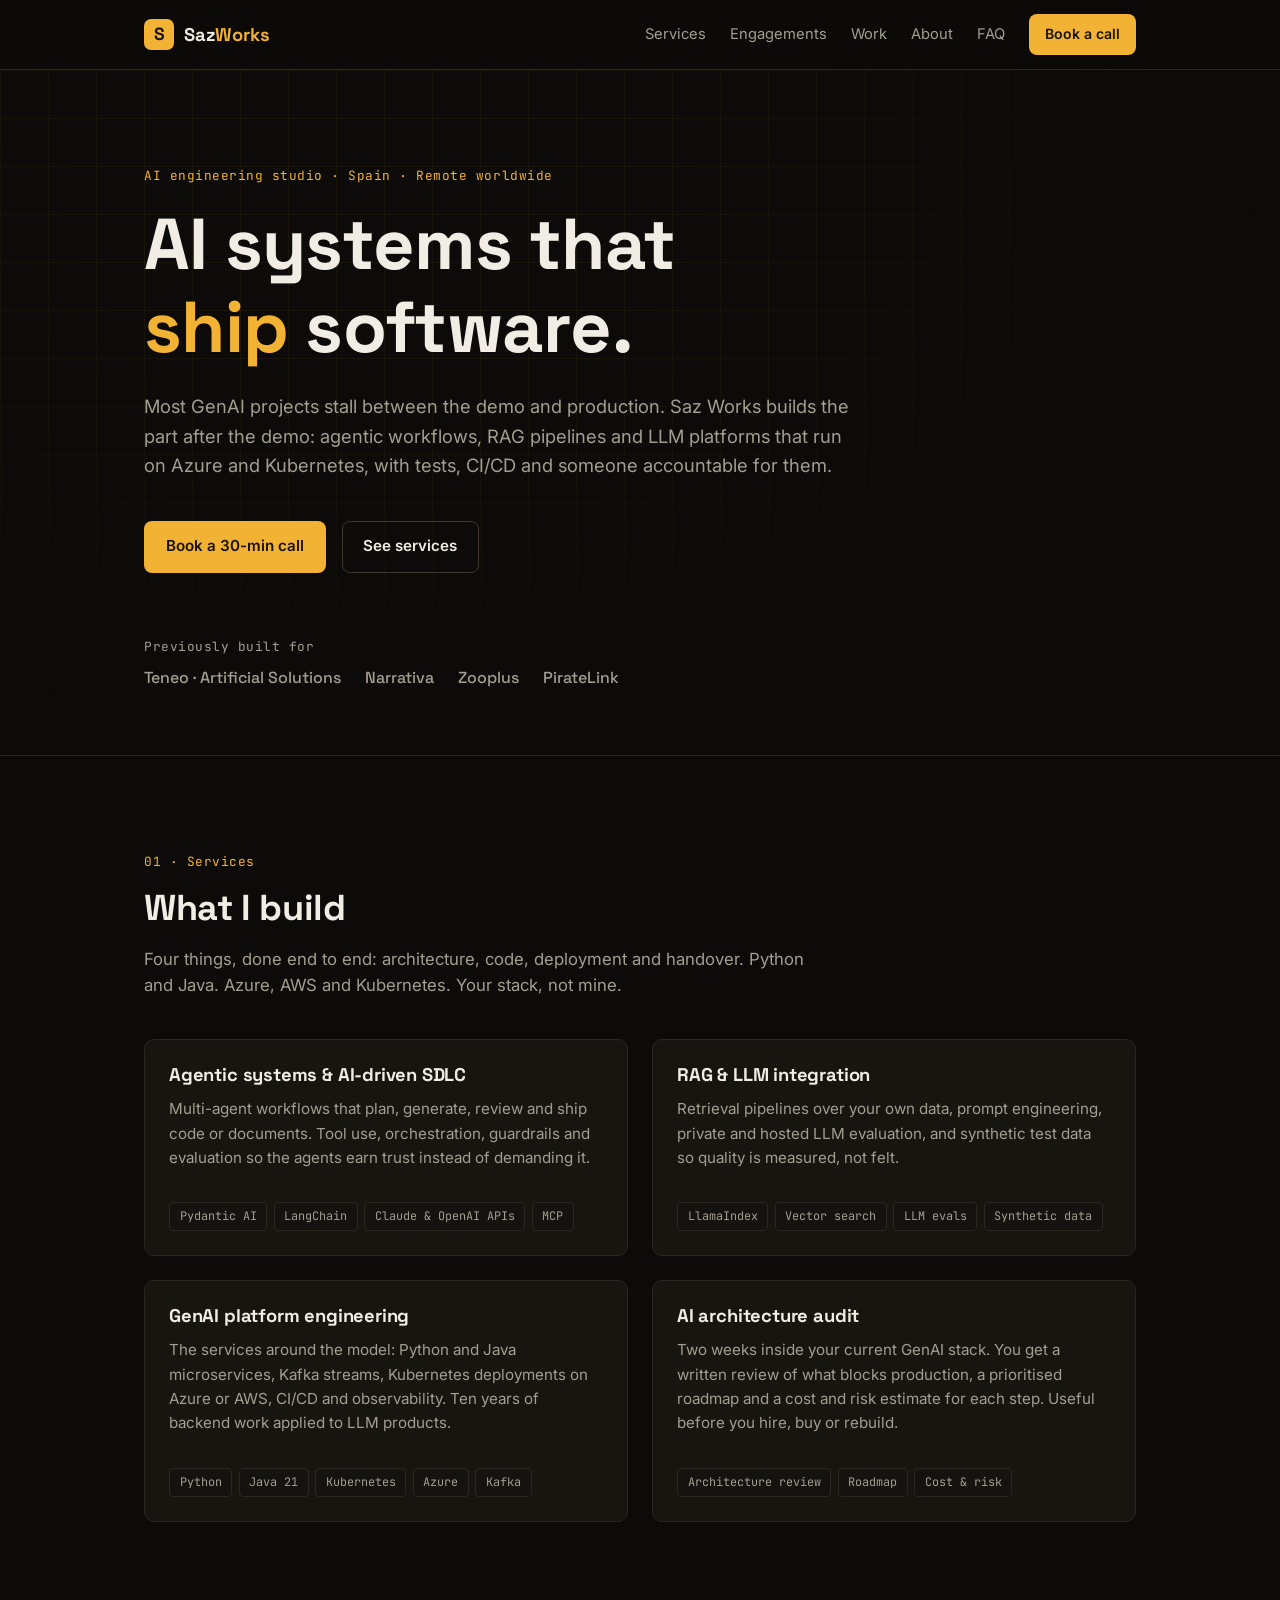
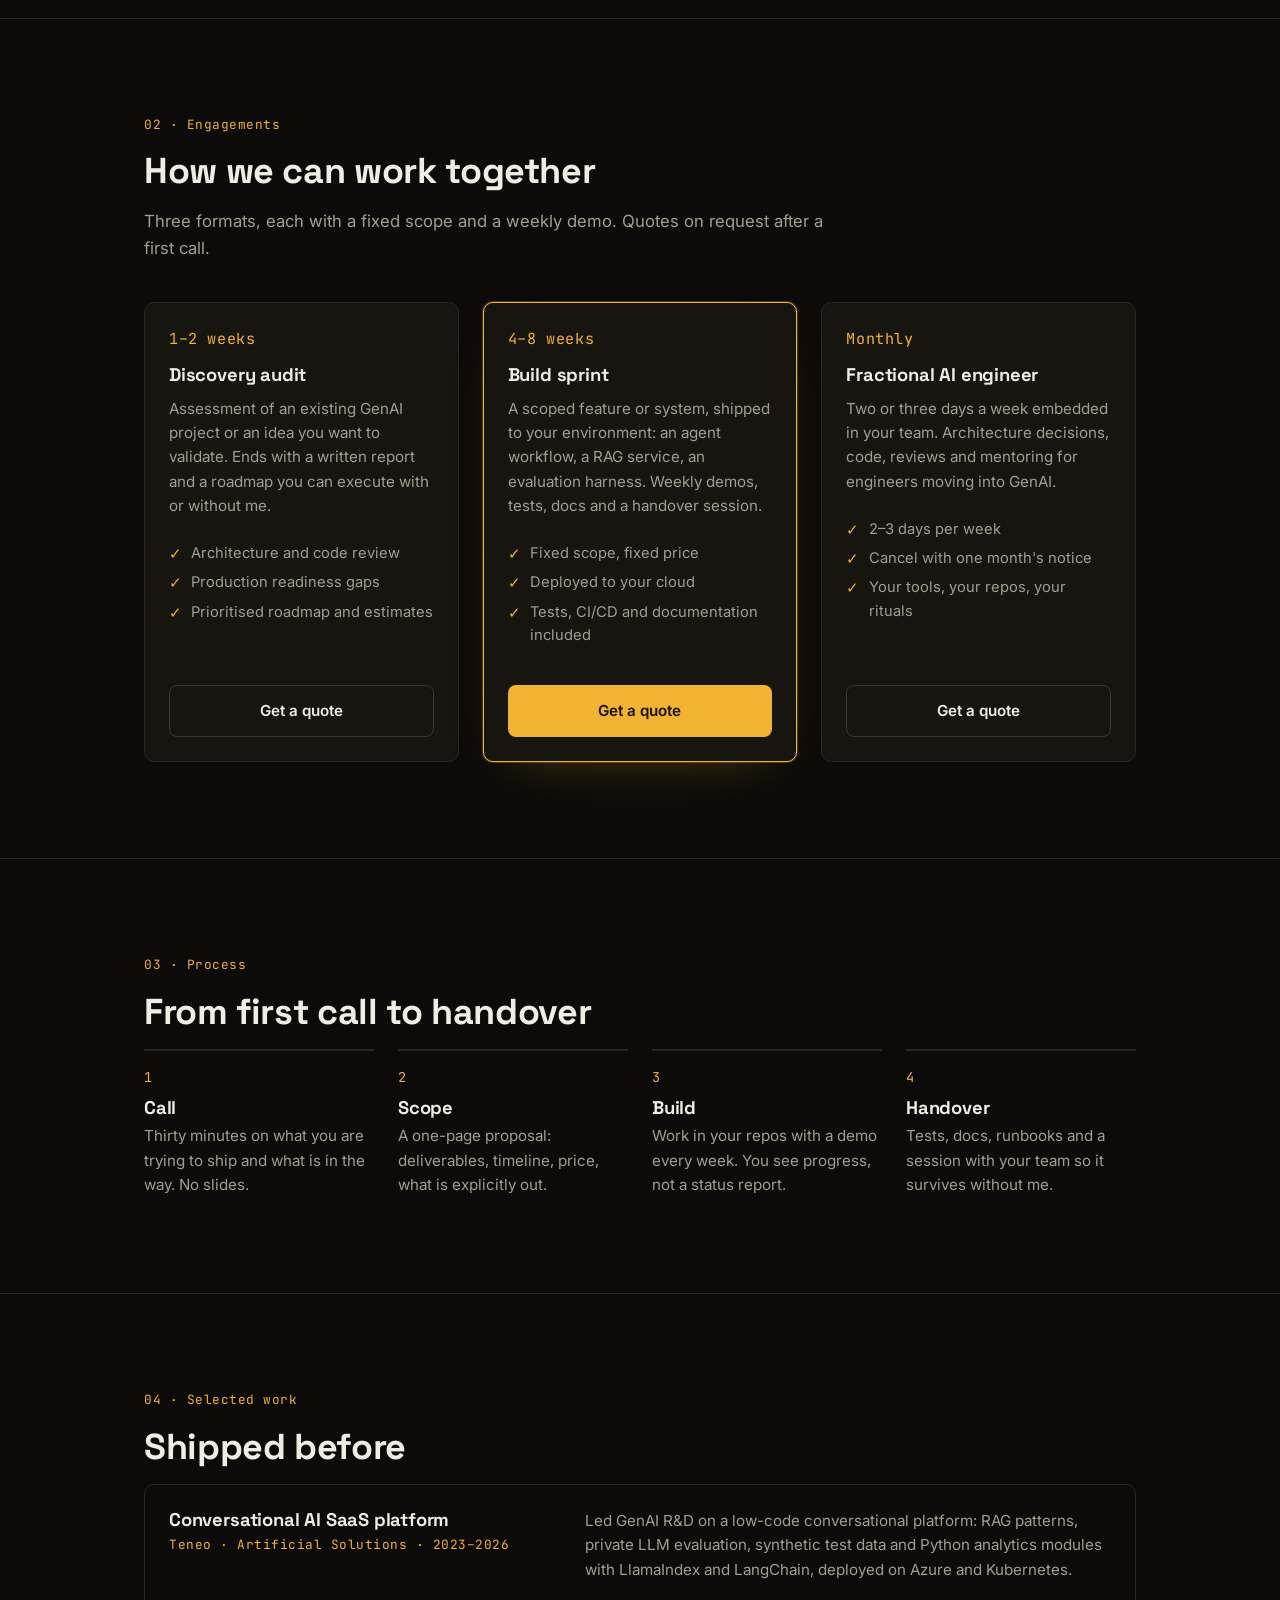
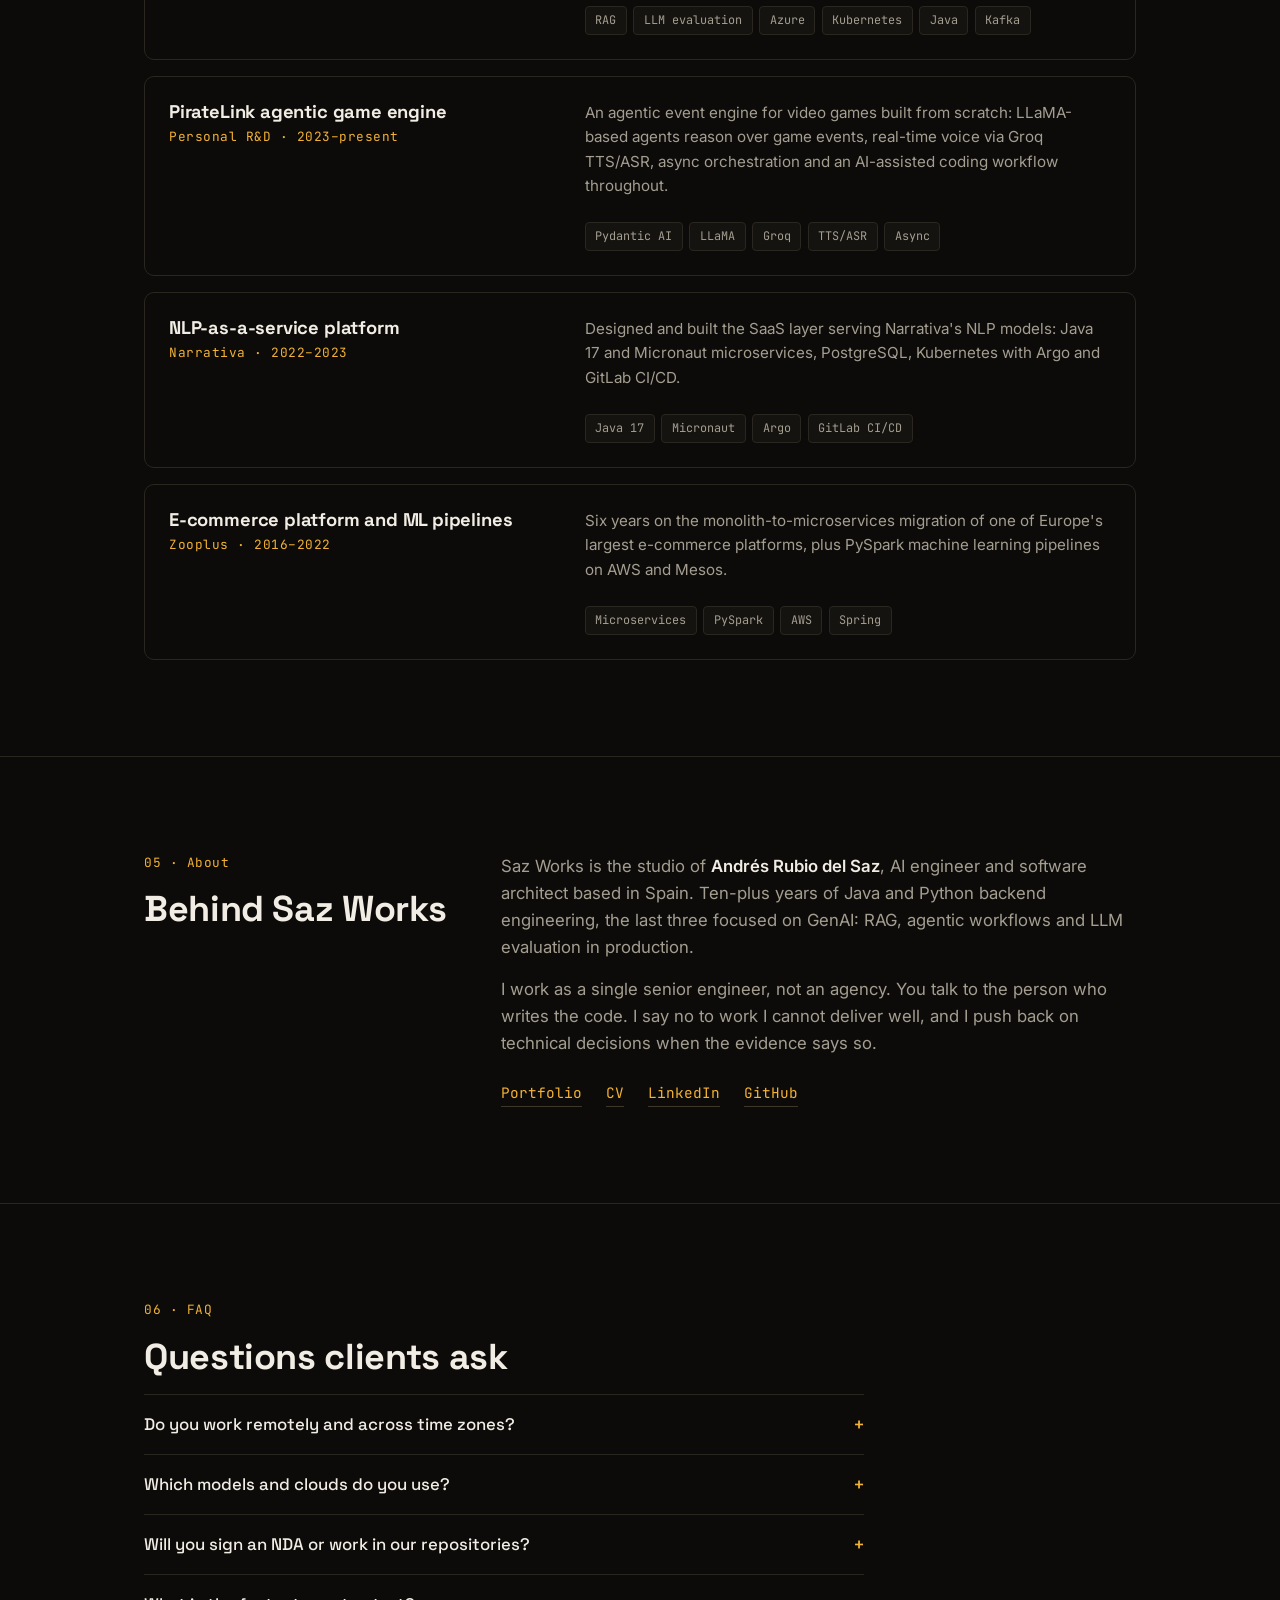
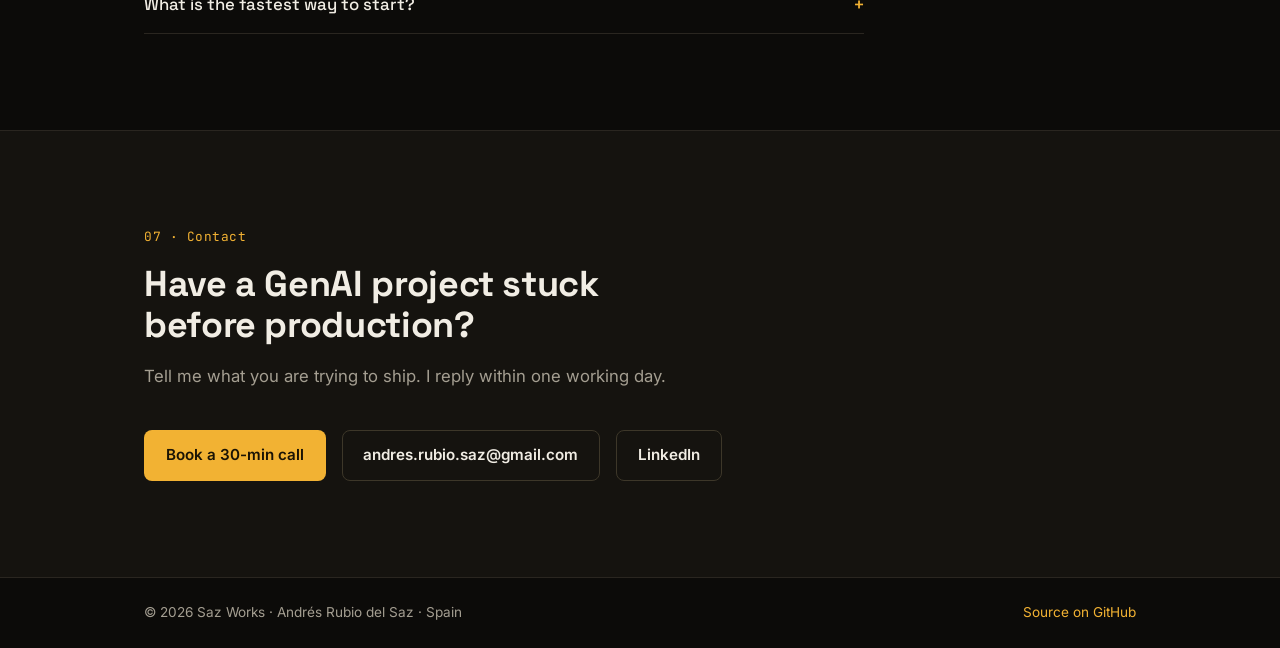
==== commit 5d5df1f1: "Add Saz Works company page with GitHub Pages deployment Single-page static site for the Saz Works AI" ====
--- a/index.html
+++ b/index.html
@@ -8,9 +8,6 @@
   <meta name="author" content="Andrés Rubio del Saz">
   <meta name="theme-color" content="#0c0b09">
   <link rel="canonical" href="https://andresrubio.github.io/sazworks/">
-  <link rel="alternate" hreflang="en" href="https://andresrubio.github.io/sazworks/">
-  <link rel="alternate" hreflang="es" href="https://andresrubio.github.io/sazworks/es/">
-  <link rel="alternate" hreflang="x-default" href="https://andresrubio.github.io/sazworks/">
   <meta property="og:type" content="website">
   <meta property="og:url" content="https://andresrubio.github.io/sazworks/">
   <meta property="og:title" content="Saz Works — AI systems that ship software">
@@ -72,7 +69,6 @@
         <a href="#work">Work</a>
         <a href="#about">About</a>
         <a href="#faq">FAQ</a>
-        <a href="es/" class="lang-switch" lang="es" hreflang="es" aria-label="Cambiar a español">ES</a>
         <a href="mailto:andres.rubio.saz@gmail.com?subject=Saz%20Works%20%E2%80%94%20discovery%20call" class="btn btn-primary btn-sm cta">Book a call</a>
       </nav>
     </div>
--- a/styles.css
+++ b/styles.css
@@ -190,22 +190,6 @@
   .site-nav .btn { margin-top: var(--space-2); text-align: center; }
 }
 
-/* Language switch */
-
-.site-nav .lang-switch {
-  font-family: var(--font-mono);
-  font-size: 0.8rem;
-  letter-spacing: 0.06em;
-  border: 1px solid var(--border);
-  border-radius: 4px;
-  padding: 0.3rem 0.55rem;
-}
-.site-nav .lang-switch:hover { border-color: var(--accent); }
-
-@media (max-width: 760px) {
-  .site-nav .lang-switch { align-self: flex-start; margin-top: var(--space-2); border-bottom: 1px solid var(--border); }
-}
-
 /* Buttons */
 
 .btn {
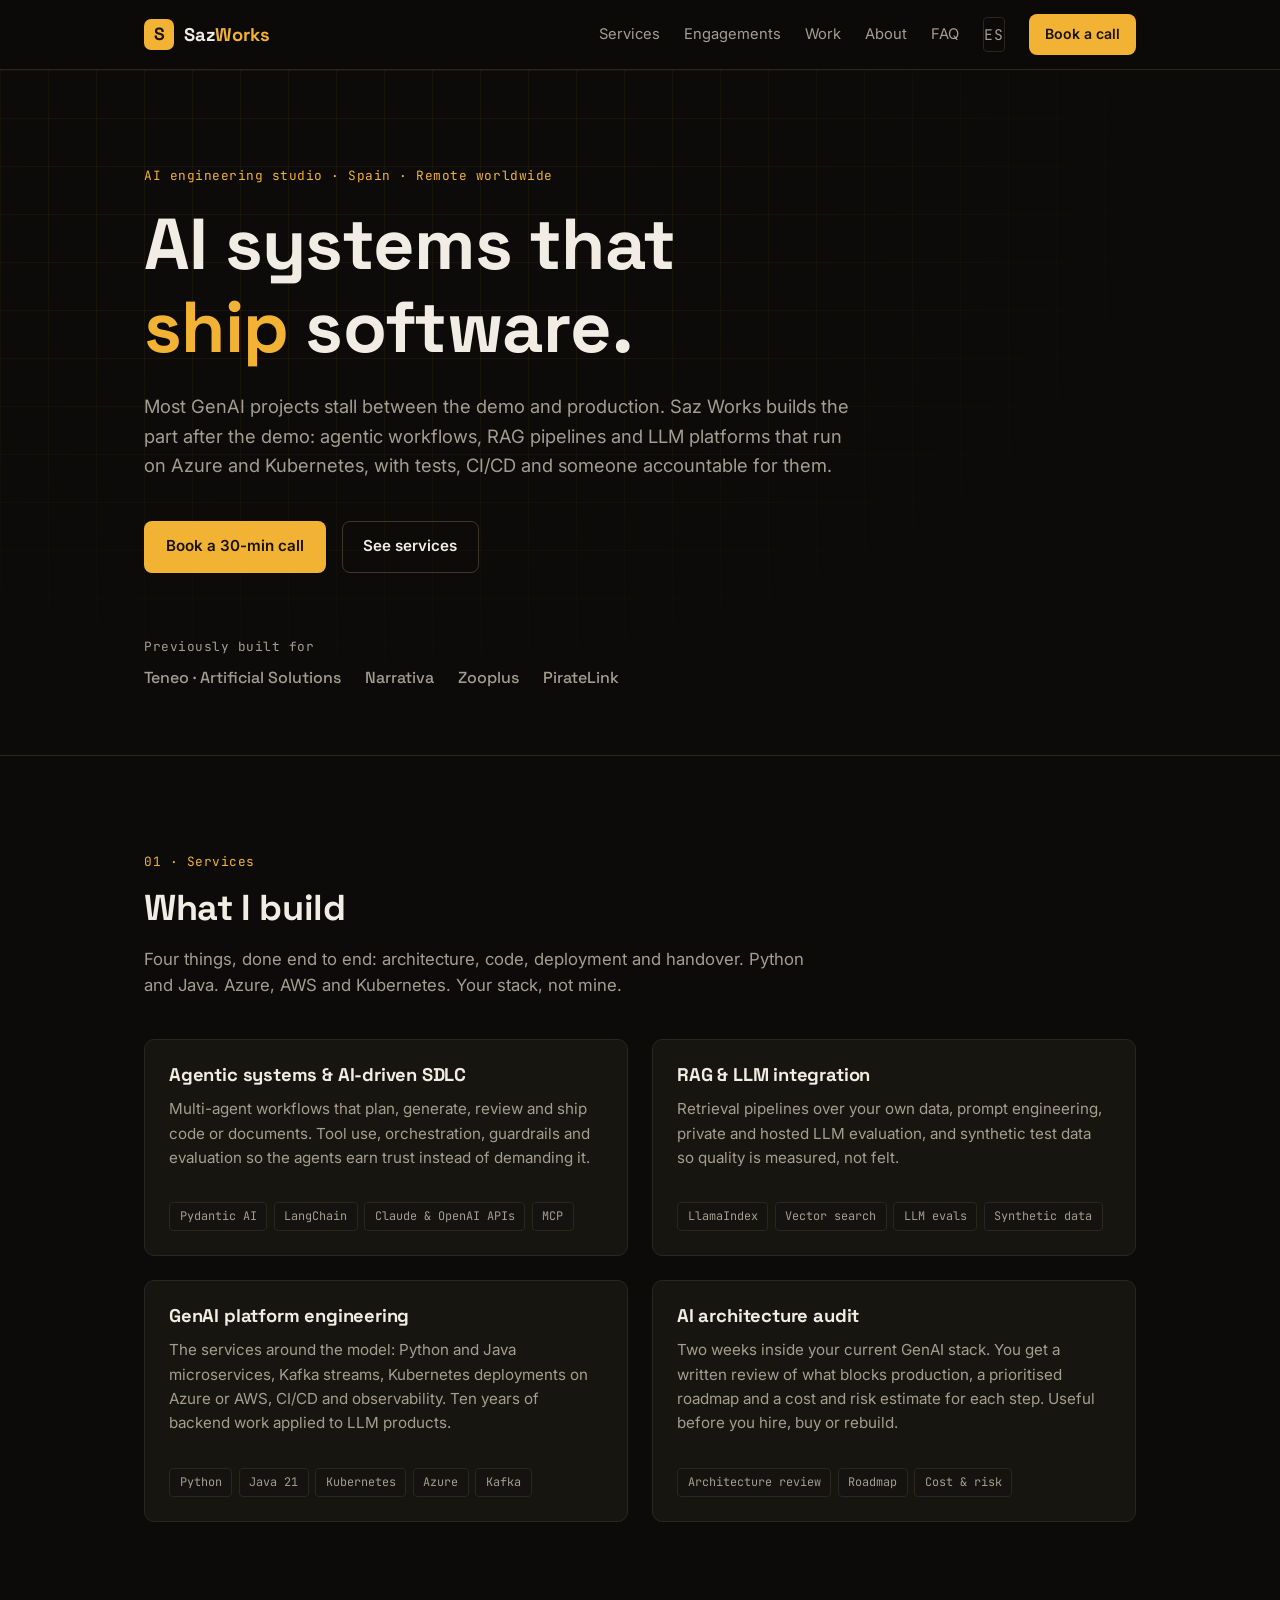
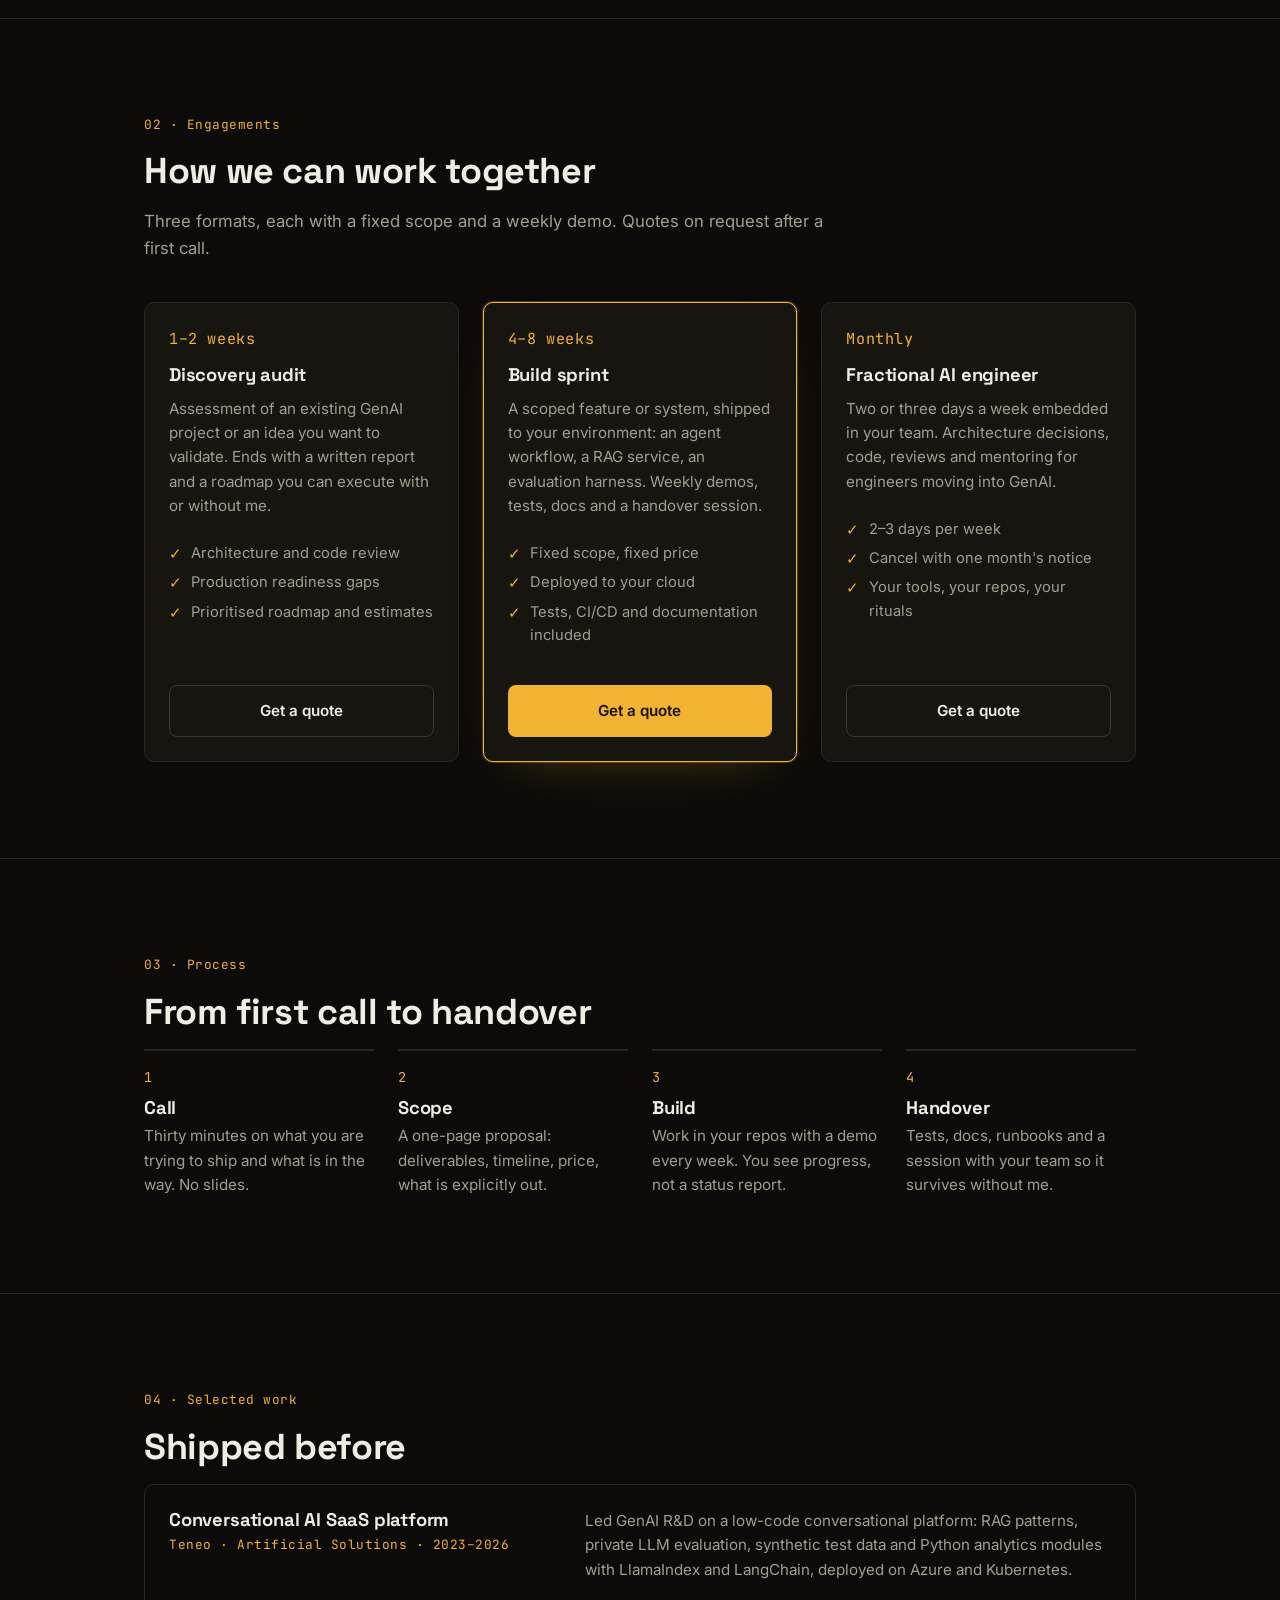
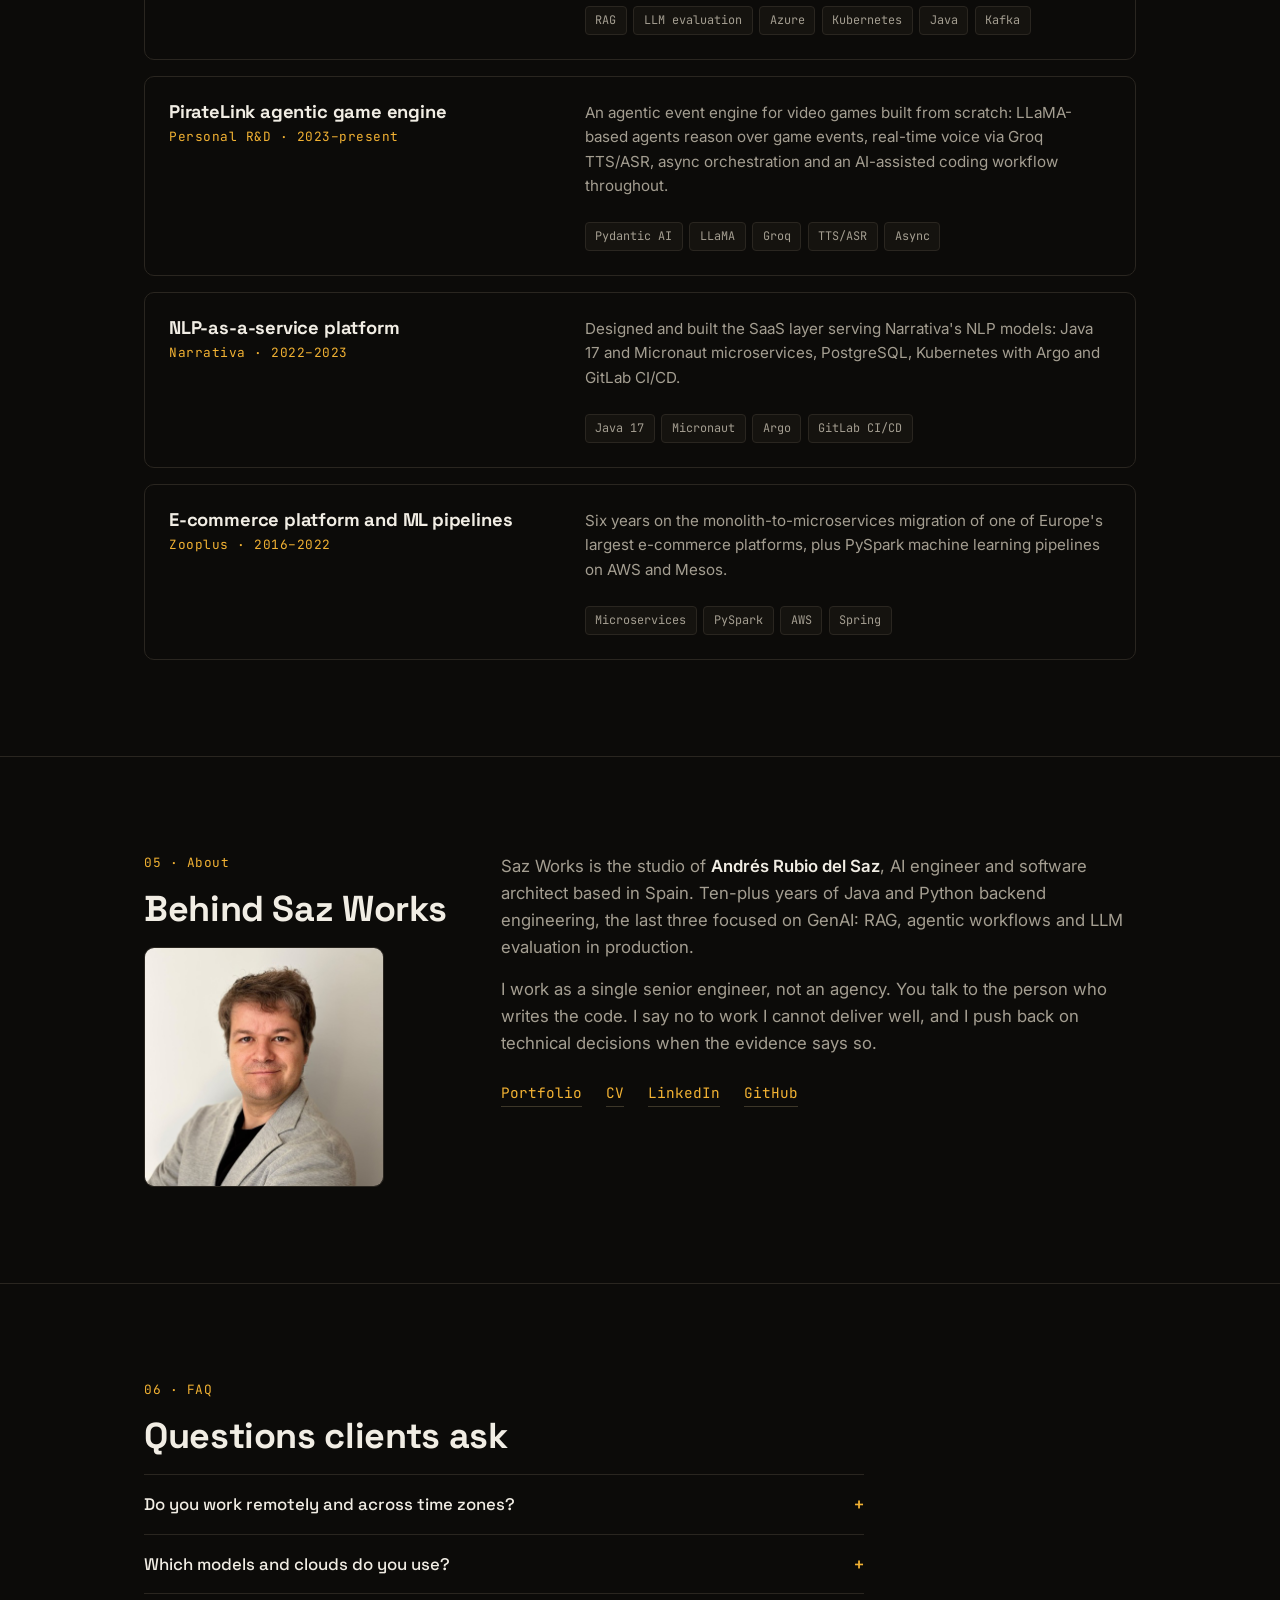
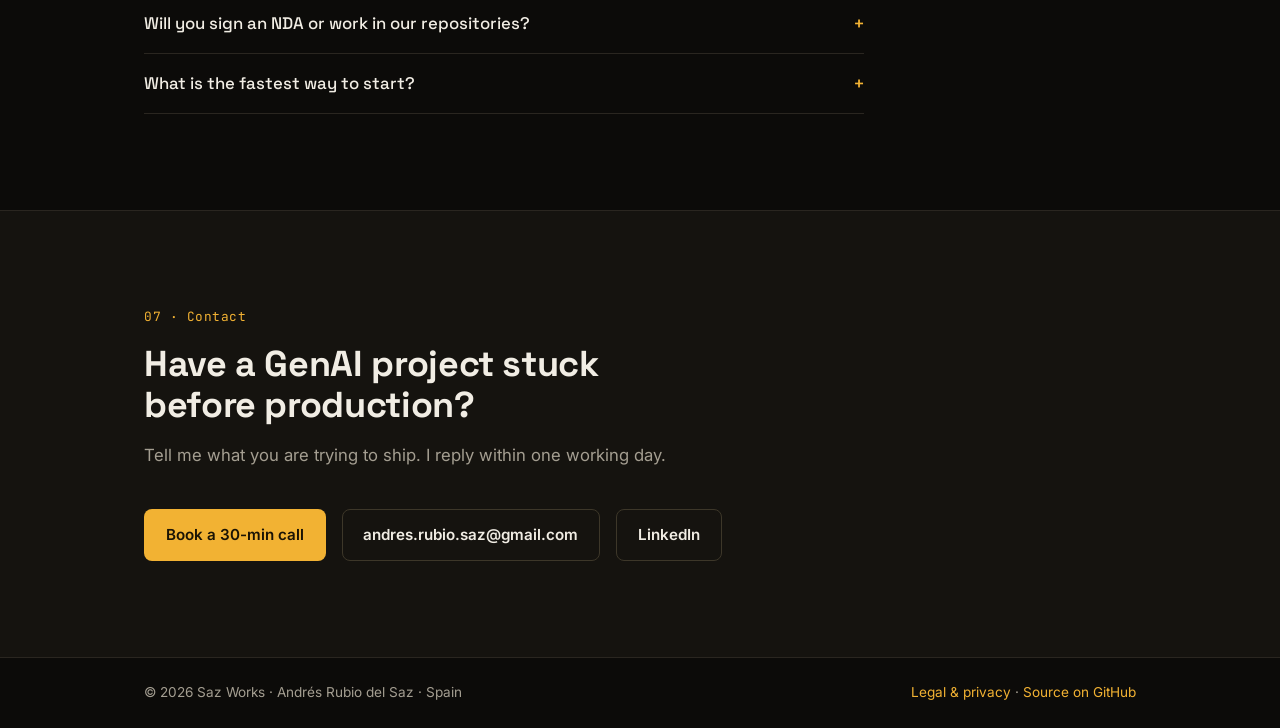
==== commit d2201f21: "Add portrait to the About section on both pages Square crop at 480px and 960px with srcset, lazy-loa" ====
--- a/index.html
+++ b/index.html
@@ -8,13 +8,22 @@
   <meta name="author" content="Andrés Rubio del Saz">
   <meta name="theme-color" content="#0c0b09">
   <link rel="canonical" href="https://andresrubio.github.io/sazworks/">
+  <link rel="alternate" hreflang="en" href="https://andresrubio.github.io/sazworks/">
+  <link rel="alternate" hreflang="es" href="https://andresrubio.github.io/sazworks/es/">
+  <link rel="alternate" hreflang="x-default" href="https://andresrubio.github.io/sazworks/">
   <meta property="og:type" content="website">
   <meta property="og:url" content="https://andresrubio.github.io/sazworks/">
   <meta property="og:title" content="Saz Works — AI systems that ship software">
   <meta property="og:description" content="Production GenAI engineering: agentic workflows, RAG pipelines and LLM platforms that make it past the demo.">
   <meta property="og:site_name" content="Saz Works">
-  <meta name="twitter:card" content="summary">
-  <link rel="icon" href="data:image/svg+xml,<svg xmlns='http://www.w3.org/2000/svg' viewBox='0 0 100 100'><rect width='100' height='100' rx='18' fill='%230c0b09'/><text x='50' y='72' text-anchor='middle' font-size='64' font-weight='700' font-family='system-ui' fill='%23f2b233'>S</text></svg>">
+  <meta property="og:image" content="https://andresrubio.github.io/sazworks/assets/og.png">
+  <meta property="og:image:width" content="1200">
+  <meta property="og:image:height" content="630">
+  <meta property="og:image:alt" content="Saz Works — AI systems that ship software">
+  <meta name="twitter:card" content="summary_large_image">
+  <link rel="icon" href="favicon.ico" sizes="32x32">
+  <link rel="icon" href="favicon.svg" type="image/svg+xml">
+  <link rel="apple-touch-icon" href="assets/apple-touch-icon.png">
   <link rel="preconnect" href="https://fonts.googleapis.com">
   <link rel="preconnect" href="https://fonts.gstatic.com" crossorigin>
   <link href="https://fonts.googleapis.com/css2?family=Space+Grotesk:wght@500;700&family=Inter:wght@400;500;600&family=JetBrains+Mono:wght@400;500&display=swap" rel="stylesheet">
@@ -27,6 +36,8 @@
     "name": "Saz Works",
     "alternateName": "Saz Works AI Engineering Studio",
     "url": "https://andresrubio.github.io/sazworks/",
+    "logo": "https://andresrubio.github.io/sazworks/assets/icon-512.png",
+    "image": "https://andresrubio.github.io/sazworks/assets/og.png",
     "description": "AI engineering studio building production GenAI: agentic workflows, RAG pipelines and LLM platforms on Azure and Kubernetes.",
     "email": "andres.rubio.saz@gmail.com",
     "areaServed": "Worldwide",
@@ -35,6 +46,7 @@
       "@type": "Person",
       "name": "Andrés Rubio del Saz",
       "jobTitle": "AI Engineer & Software Architect",
+      "image": "https://andresrubio.github.io/sazworks/assets/andres-960.jpg",
       "sameAs": [
         "https://www.linkedin.com/in/andresrubiodelsaz",
         "https://github.com/AndresRubio",
@@ -69,6 +81,7 @@
         <a href="#work">Work</a>
         <a href="#about">About</a>
         <a href="#faq">FAQ</a>
+        <a href="es/" class="lang-switch" lang="es" hreflang="es" aria-label="Cambiar a español">ES</a>
         <a href="mailto:andres.rubio.saz@gmail.com?subject=Saz%20Works%20%E2%80%94%20discovery%20call" class="btn btn-primary btn-sm cta">Book a call</a>
       </nav>
     </div>
@@ -308,6 +321,7 @@
         <div>
           <p class="section-kicker">05 · About</p>
           <h2>Behind Saz Works</h2>
+          <img class="portrait" src="assets/andres-480.jpg" srcset="assets/andres-480.jpg 480w, assets/andres-960.jpg 960w" sizes="(max-width: 760px) 160px, 240px" width="480" height="480" alt="Andrés Rubio del Saz" loading="lazy" decoding="async">
         </div>
         <div class="about-body">
           <p>
@@ -330,6 +344,39 @@
         </div>
       </div>
     </section>
+
+    <!--
+      TESTIMONIALS — uncomment this section once you have 2–3 real quotes.
+      Ask former colleagues/clients at Teneo, Narrativa or Zooplus. Keep each quote under
+      40 words, and always include name, role and company. Never publish invented quotes.
+
+    <section id="testimonials" class="section reveal">
+      <div class="container">
+        <p class="section-kicker">06 · What clients say</p>
+        <h2>In their words</h2>
+        <div class="card-grid card-grid-3 quotes">
+          <figure class="card quote">
+            <blockquote>
+              <p>"Quote goes here. Concrete, about the result, under forty words."</p>
+            </blockquote>
+            <figcaption><strong>Name Surname</strong><span>Role · Company</span></figcaption>
+          </figure>
+          <figure class="card quote">
+            <blockquote>
+              <p>"Quote goes here."</p>
+            </blockquote>
+            <figcaption><strong>Name Surname</strong><span>Role · Company</span></figcaption>
+          </figure>
+          <figure class="card quote">
+            <blockquote>
+              <p>"Quote goes here."</p>
+            </blockquote>
+            <figcaption><strong>Name Surname</strong><span>Role · Company</span></figcaption>
+          </figure>
+        </div>
+      </div>
+    </section>
+    -->
 
     <section id="faq" class="section reveal">
       <div class="container">
@@ -373,7 +420,7 @@
   <footer class="site-footer">
     <div class="container footer-inner">
       <p>&copy; 2026 Saz Works · Andrés Rubio del Saz · Spain</p>
-      <p><a href="https://github.com/AndresRubio/sazworks" target="_blank" rel="noopener">Source on GitHub</a></p>
+      <p><a href="legal/">Legal &amp; privacy</a> · <a href="https://github.com/AndresRubio/sazworks" target="_blank" rel="noopener">Source on GitHub</a></p>
     </div>
   </footer>
 
--- a/styles.css
+++ b/styles.css
@@ -190,6 +190,22 @@
   .site-nav .btn { margin-top: var(--space-2); text-align: center; }
 }
 
+/* Language switch */
+
+.site-nav .lang-switch {
+  font-family: var(--font-mono);
+  font-size: 0.8rem;
+  letter-spacing: 0.06em;
+  border: 1px solid var(--border);
+  border-radius: 4px;
+  padding: 0.3rem 0.55rem;
+}
+.site-nav .lang-switch:hover { border-color: var(--accent); }
+
+@media (max-width: 760px) {
+  .site-nav .lang-switch { align-self: flex-start; margin-top: var(--space-2); border-bottom: 1px solid var(--border); }
+}
+
 /* Buttons */
 
 .btn {
@@ -442,6 +458,15 @@
   gap: var(--space-4);
 }
 
+.portrait {
+  display: block;
+  width: 240px;
+  height: auto;
+  border-radius: var(--radius);
+  border: 1px solid var(--border);
+  margin-top: var(--space-2);
+}
+
 .about-body p { font-size: 1.05rem; max-width: 60ch; }
 
 .about-links {
@@ -461,6 +486,7 @@
 
 @media (max-width: 760px) {
   .about-grid { grid-template-columns: 1fr; gap: var(--space-2); }
+  .portrait { width: 160px; }
 }
 
 /* FAQ */
@@ -493,6 +519,25 @@
 }
 .faq-list details[open] summary::after { content: "−"; }
 .faq-list details p { margin: var(--space-2) 0 0; max-width: 62ch; }
+
+/* Testimonials */
+
+.quote { margin: 0; }
+.quote blockquote { margin: 0 0 var(--space-2); }
+.quote blockquote p { font-size: 1.02rem; color: var(--text); }
+.quote figcaption { display: flex; flex-direction: column; font-size: 0.88rem; color: var(--text-dim); margin-top: auto; }
+.quote figcaption strong { color: var(--text); }
+
+/* Legal pages */
+
+.legal .section { border-top: none; padding-top: var(--space-4); }
+.prose { max-width: 72ch; }
+.prose h1 { font-size: clamp(1.9rem, 4vw, 2.6rem); }
+.prose h2 { font-size: 1.25rem; margin-top: var(--space-4); }
+.legal-updated { font-family: var(--font-mono); font-size: 0.8rem; }
+.plain-list { list-style: none; padding: 0; margin: 0 0 var(--space-2); color: var(--text-dim); }
+.plain-list li { padding: 0.25rem 0; }
+.fill-in { color: var(--accent); font-family: var(--font-mono); font-size: 0.9em; }
 
 /* Contact */
 
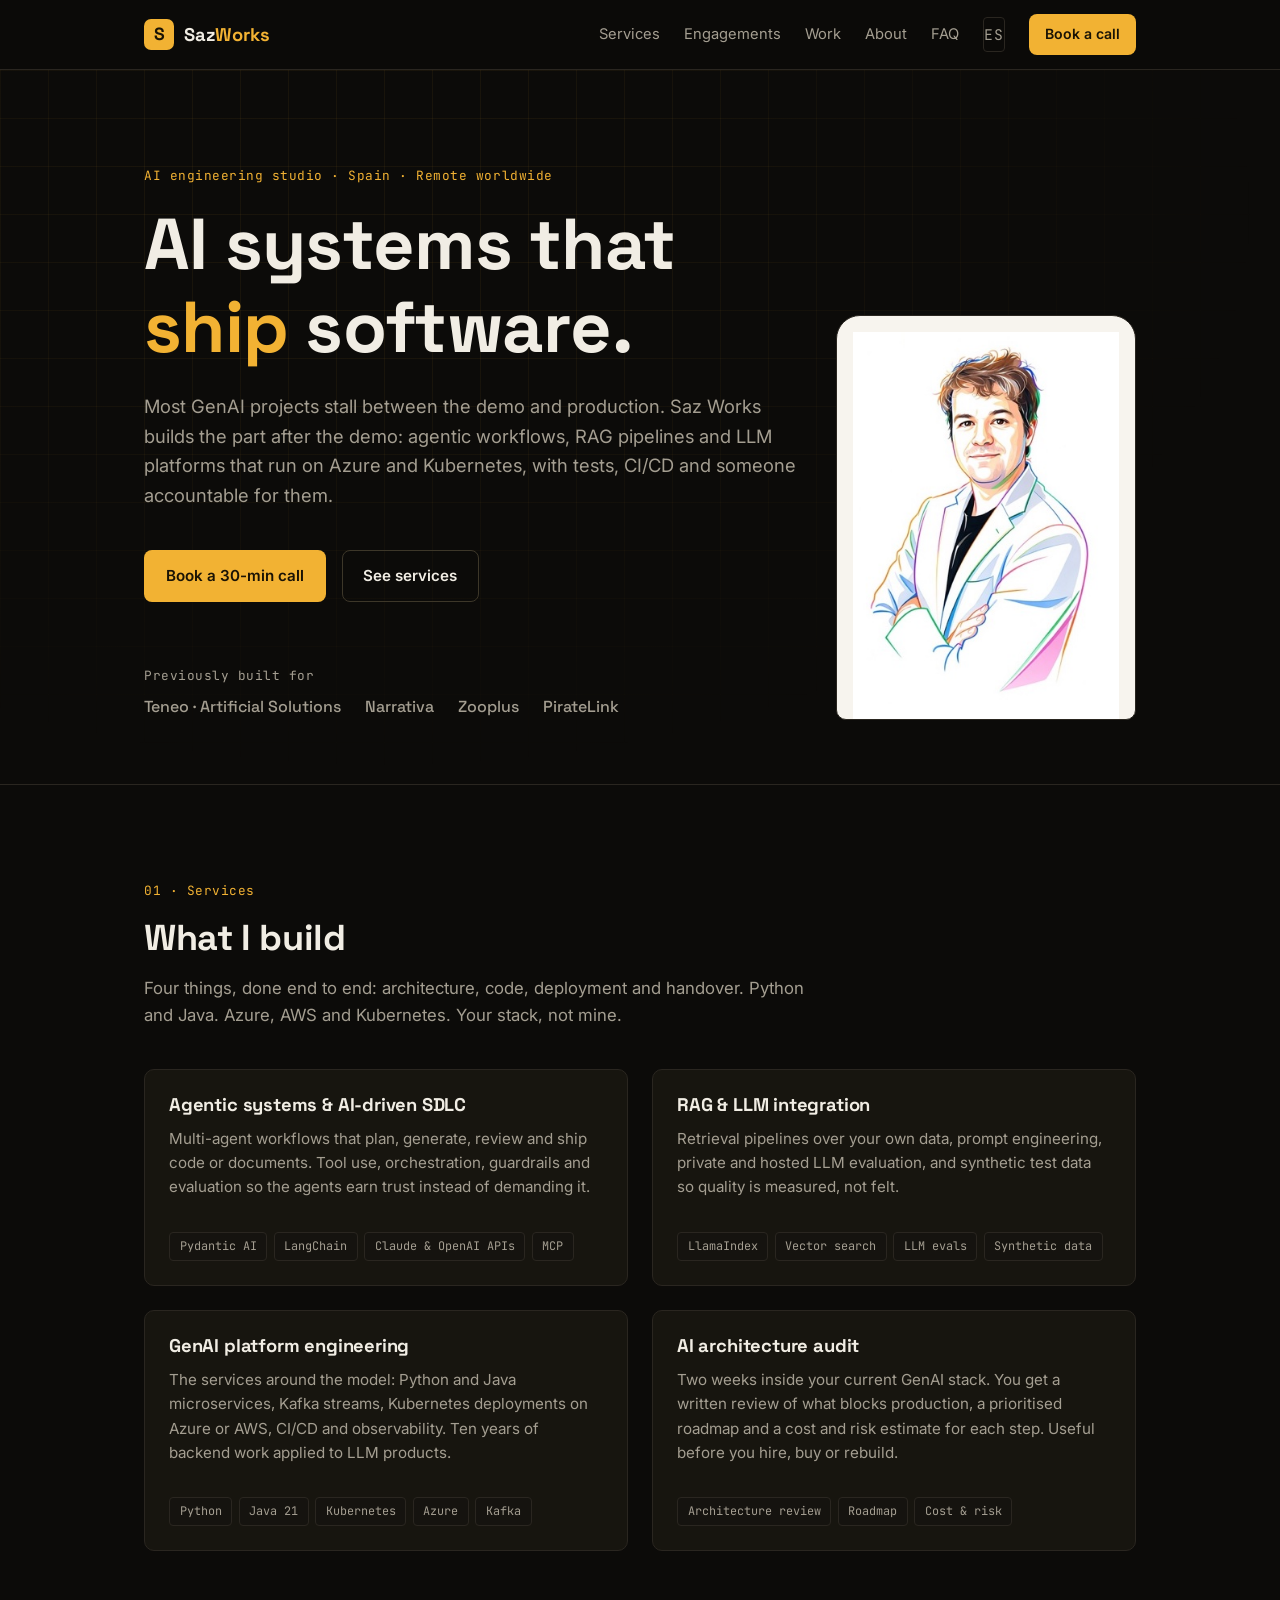
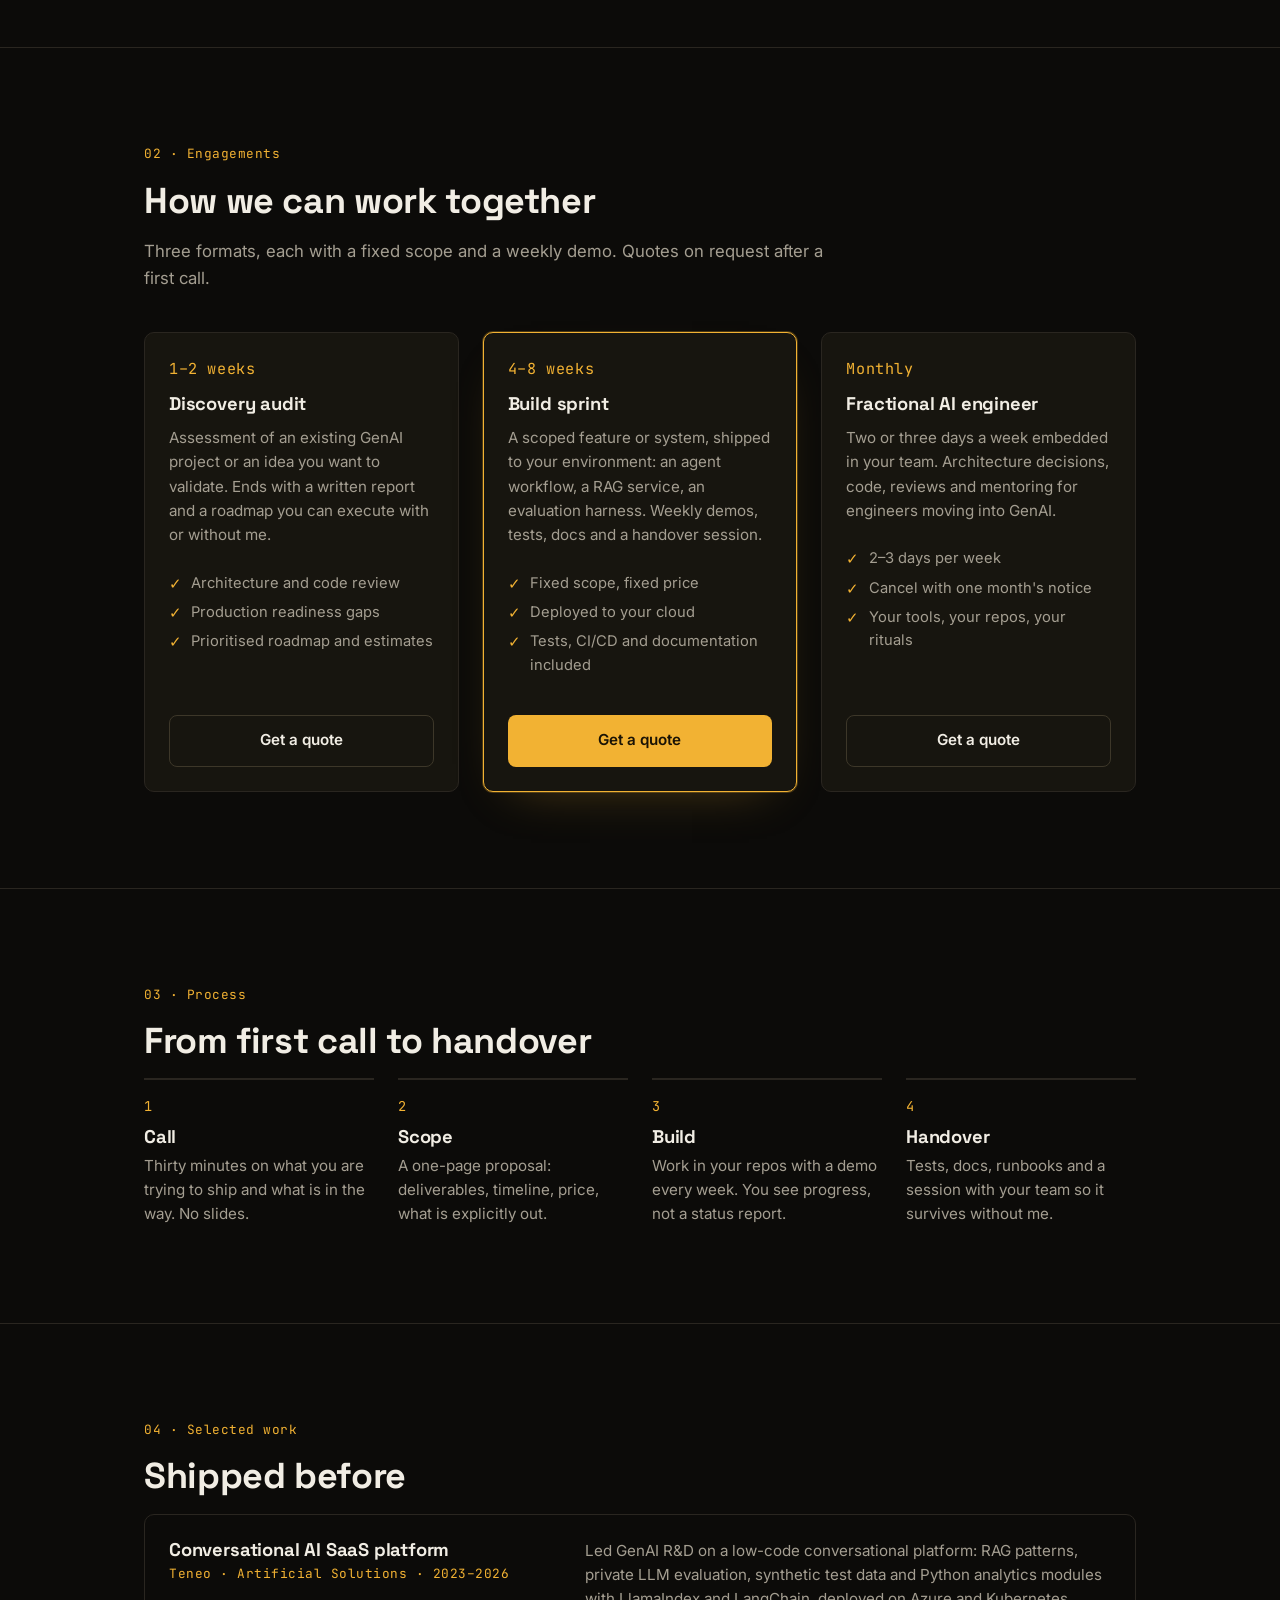
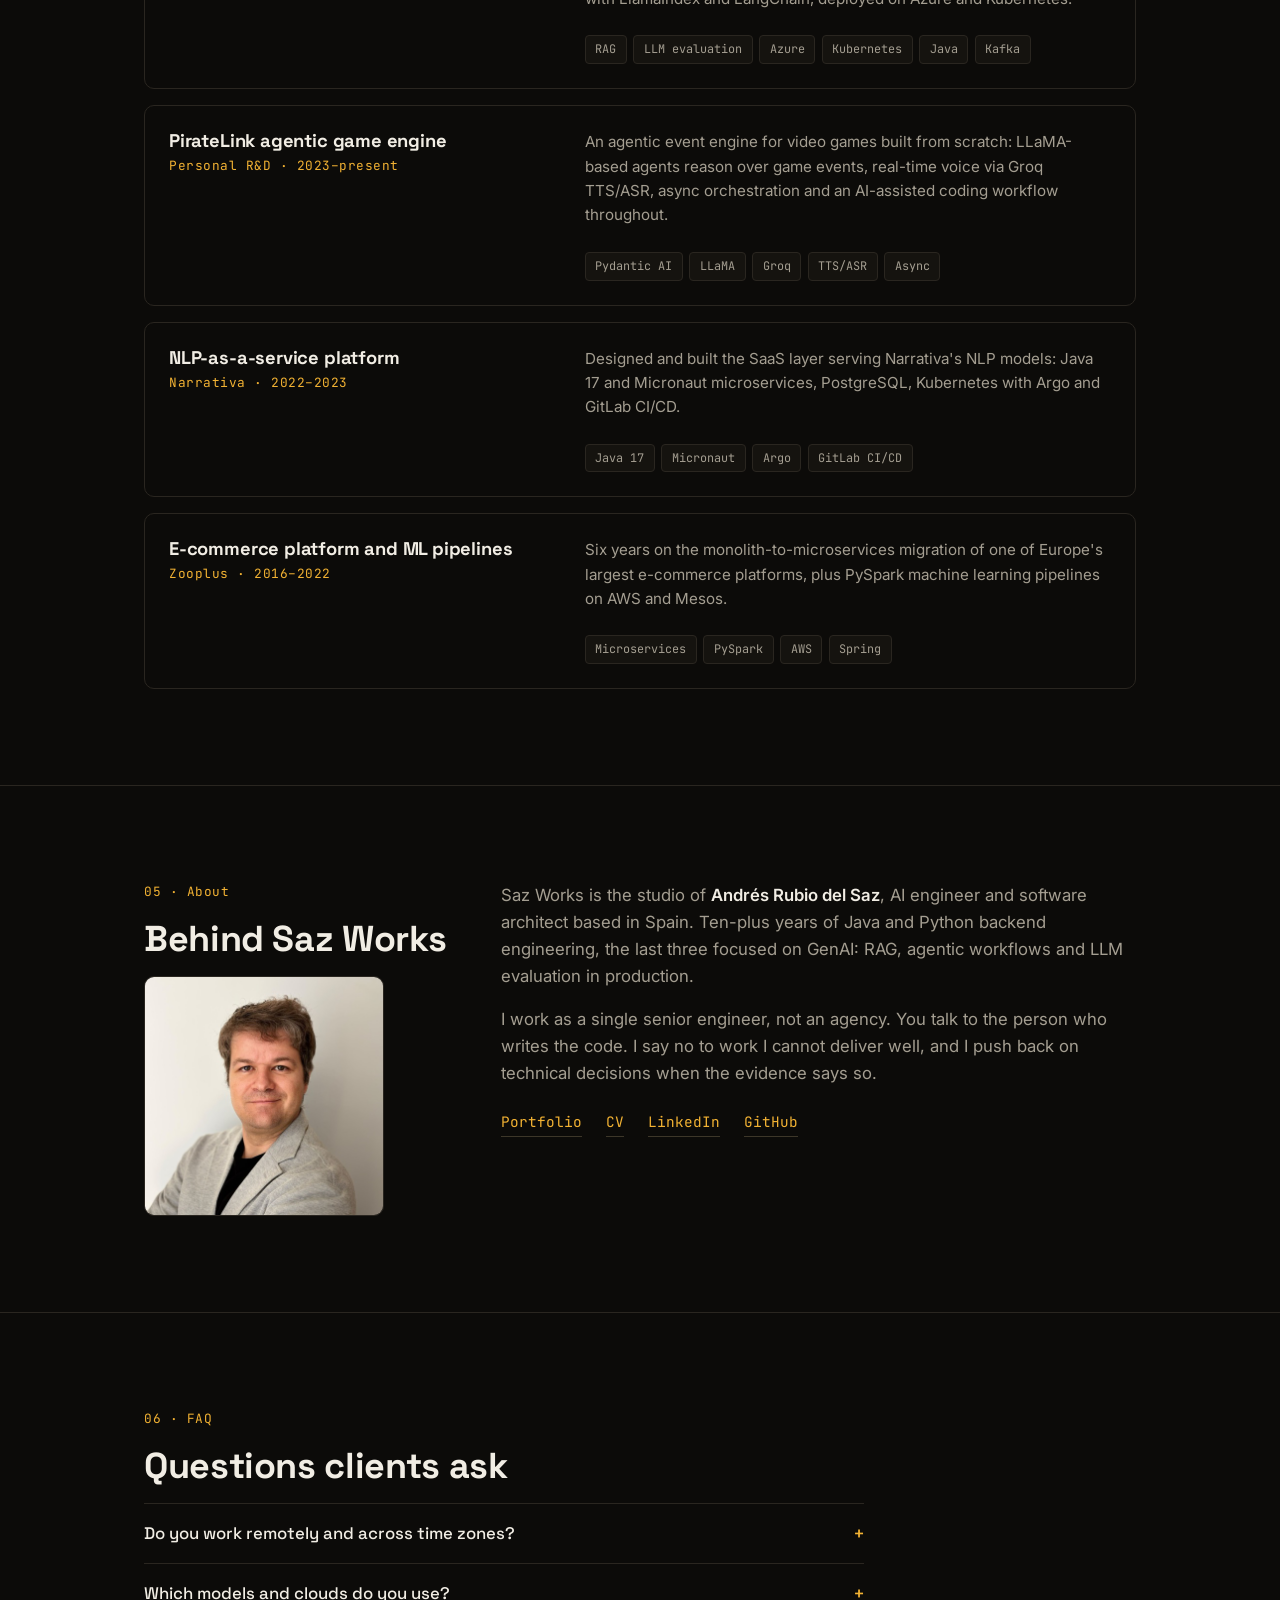
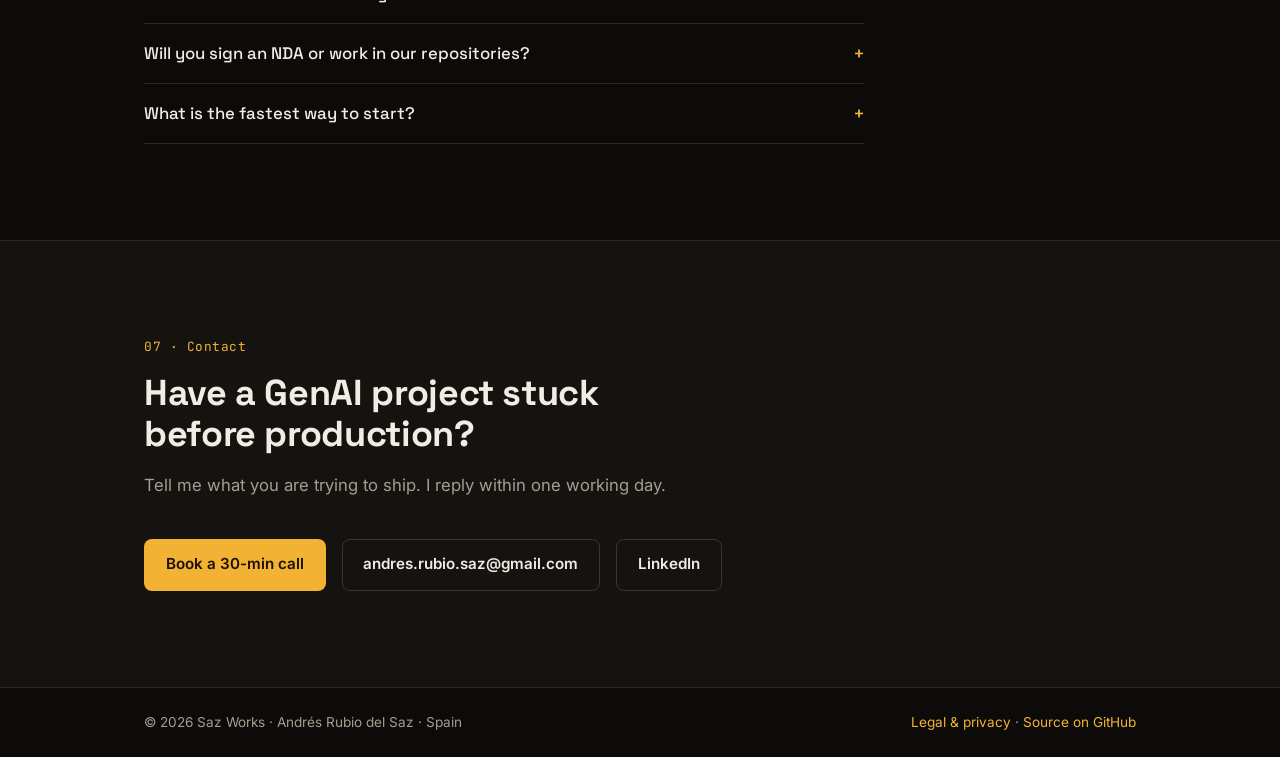
==== commit de8835a2: "Add illustrated portrait to the hero Two-column hero on desktop with the illustration in a light pan" ====
--- a/index.html
+++ b/index.html
@@ -89,7 +89,8 @@
 
   <main id="main">
     <section id="top" class="hero">
-      <div class="container">
+      <div class="container hero-grid">
+        <div class="hero-copy">
         <p class="eyebrow">AI engineering studio · Spain · Remote worldwide</p>
         <h1>AI systems that <span class="accent">ship</span> software.</h1>
         <p class="hero-lead">
@@ -110,6 +111,10 @@
             <li>PirateLink</li>
           </ul>
         </div>
+        </div>
+        <figure class="hero-figure" aria-hidden="true">
+          <img src="assets/andres-illustration-480.jpg" srcset="assets/andres-illustration-480.jpg 330w, assets/andres-illustration-960.jpg 660w" sizes="(max-width: 900px) 0px, 330px" width="330" height="480" alt="" decoding="async">
+        </figure>
       </div>
     </section>
 
--- a/styles.css
+++ b/styles.css
@@ -258,6 +258,35 @@
 
 .hero .container { position: relative; }
 
+.hero-grid {
+  display: grid;
+  grid-template-columns: minmax(0, 1fr) auto;
+  gap: var(--space-4);
+  align-items: end;
+}
+
+.hero-figure {
+  margin: 0;
+  width: 300px;
+  padding: var(--space-2) var(--space-2) 0;
+  background: #f7f4ee;
+  border: 1px solid var(--border);
+  border-radius: 24px 24px var(--radius) var(--radius);
+  overflow: hidden;
+  align-self: end;
+}
+
+.hero-figure img {
+  display: block;
+  width: 100%;
+  height: auto;
+}
+
+@media (max-width: 900px) {
+  .hero-grid { grid-template-columns: 1fr; }
+  .hero-figure { display: none; }
+}
+
 .eyebrow,
 .section-kicker,
 .plan-length,
